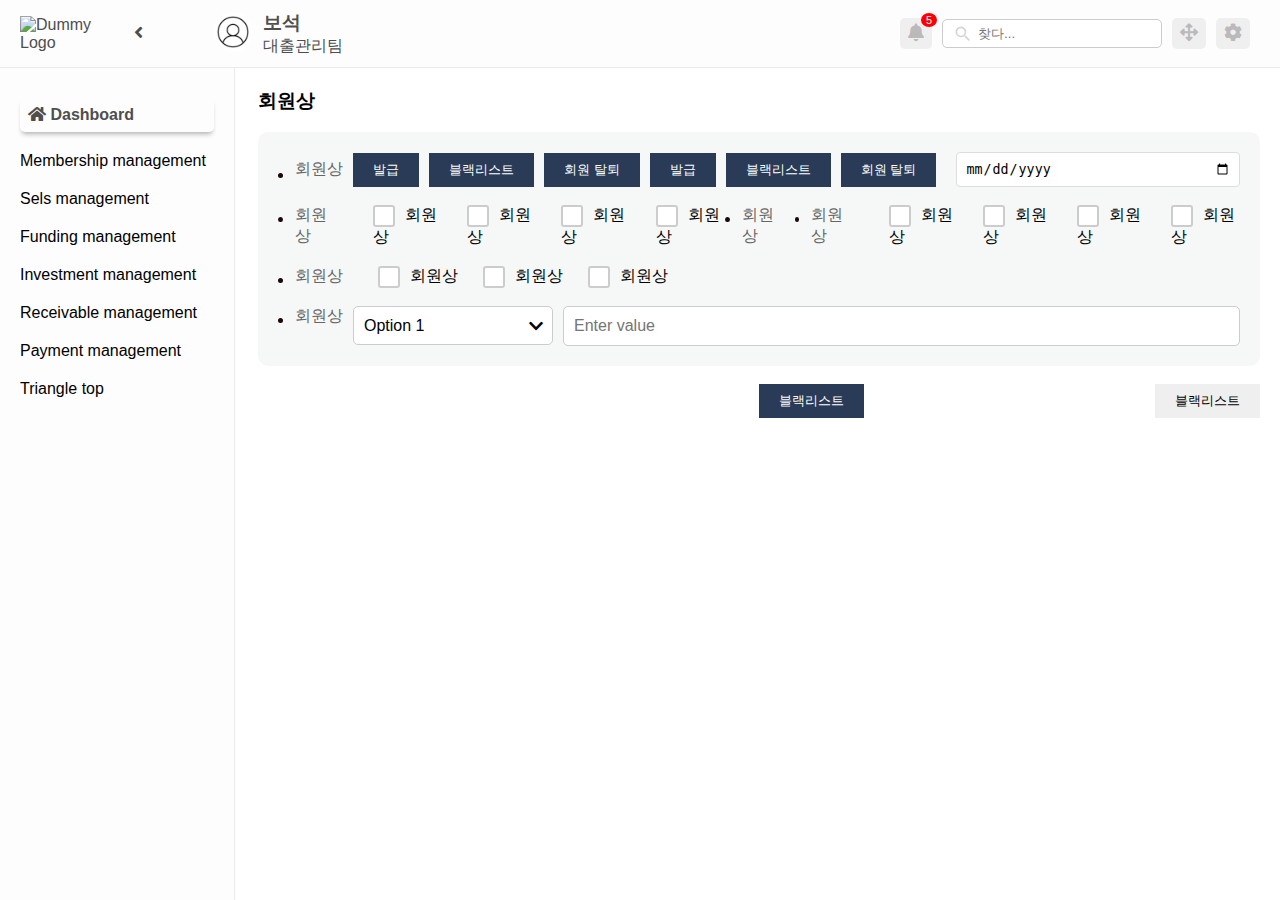
==== index.html @ 453d97a6 "dashboard category portion done" ====
<!DOCTYPE html>
<html lang="en">
<head>
    <meta charset="UTF-8">
    <meta name="viewport" content="width=device-width, initial-scale=1.0">
    <title>Admin Dashboard</title>
    <link rel="stylesheet" href="https://cdnjs.cloudflare.com/ajax/libs/font-awesome/5.15.4/css/all.min.css">

    <link rel="stylesheet" href="styles.css">
    <link rel="stylesheet" href="modal.css">
    <link rel="stylesheet" href="responsive_styles.css">
</head>
<body>
    <header>
        <div class="logo-container">
            <div class="logo">
                <img width="100%" src="https://fiscusgrow.com/wp-content/uploads/2021/12/Untitled_design__4_-removebg-preview-1.png" alt="Dummy Logo" class="logo-img">
            </div>
            <button class="collapse-button" id="collapseButton"><i class="fas fa-angle-left"></i></button>
            
        </div>
        <div class="header-options-right">
            <div class="profile-left-portions">
                <div class="header-profile-picture">
                    <img src="[data-uri]" alt="Profile Picture" class="profile-picture">
                </div>
                <div class="header-profile-name">
                    <h3>보석</h3>
                    <p>대출관리팀</p>
                </div>
            </div>
            <div class="searching-right-portions">
                <div class="header-notifications">
                    <button class="header-button-icons"><i class="fas fa-bell"></i></button>
                    <span class="notification-badge">5</span>
                </div>
                <div class="header-searching">
                    <input type="text" class="search-box" placeholder="찾다...">                    

                </div>
                <div class="header-screen-resize">
                    <button class="header-button-icons"><i  class="fas fa-arrows-alt" id="resizeIcon"></i></button>
                </div>
                <div class="header-settings">
                    <button class="header-button-icons" class="openSettingModalBtn" onclick="openSettingModalBtn()"><i class="fas fa-cog"></i></button>
                </div>
              
            </div>
            
        </div>
        
        <div class="header-responsive">
            <button class="responsive-icon header-responsive-button-icons" id="responsiveIcon"><i class="fas fa-bars"></i></button>
        </div>
    </header>
    
    <div class="left-menu">        
        <ul>
            <li class="active"><a href="index.html"><i class="fas fa-home"></i> Dashboard</a></li>
            <li><a href="#" class="openSettingModalBtn" onclick="openSettingModalBtn()">Membership management</a></li>
            <li><a href="#">Sels management</a></li>
            <li><a href="#">Funding management</a></li>
            <li><a href="#">Investment management</a></li>
            <li><a href="#">Receivable management</a></li>
            <li><a href="#">Payment management</a></li>
            <li><a href="#">Triangle top</a></li>
            <!-- Add more menu items as needed -->
        </ul>
    </div>
    
    
    <main>
        <!-- Right portion content goes here -->
        <div class="right-content">
            <!-- Add Main content here -->
            <h3>회원상</h3><br/>
            <div class="category-lists">
                <div class="first-row">
                    <div class="point"></div>
                       <p style="margin-right:10px;"> 회원상</p>
                        <button class="active"> 발급</button>
                        <button class="active">블랙리스트</button>
                        <button class="active">회원 탈퇴</button>
                        <button class="active"> 발급</button>
                        <button class="active">블랙리스트</button>
                        <button class="active">회원 탈퇴</button>
                        <div class="date-input-container">
                            <input type="date" class="date-input" placeholder="Select Date">
                        </div>
                </div>
                
                <br/>
                <div style="display: flex; justify-content:space-between;">
                    <div class="checkbox-row">
                        <div class="point"></div>
                        <p style="margin-right:10px;"> 회원상</p>
                        <div>
                            <input type="checkbox" id="entity">
                            <label for="entity">회원상</label>
                        </div>
                        <div>
                            <input type="checkbox" id="PC">
                            <label for="PC">회원상</label>
                        </div>
                        <div>
                            <input type="checkbox" id="web">
                            <label for="web">회원상</label>
                        </div>
                        <div>
                            <input type="checkbox" id="mobile">
                            <label for="mobile">회원상</label>
                        </div>
                    </div>
                
                    <div class="checkbox-row">
                        <div class="point"></div>
                        <p style="margin-right:10px;"> 회원상</p>
                        <div class="point"></div>
                        <p style="margin-right:10px;"> 회원상</p>
                        <div>
                            <input type="checkbox" id="entity-right">
                            <label for="entity-right">회원상</label>
                        </div>
                        <div>
                            <input type="checkbox" id="PC-right">
                            <label for="PC-right">회원상</label>
                        </div>
                        <div>
                            <input type="checkbox" id="web-right">
                            <label for="web-right">회원상</label>
                        </div>
                        <div>
                            <input type="checkbox" id="mobile-right">
                            <label for="mobile-right">회원상</label>
                        </div>
                    </div>
                </div>
                

            <br/>
                <div class="checkbox-row">
                    <div class="point"></div>
                    <p style="margin-right:10px;"> 회원상</p>
                    <div>
                        <input type="checkbox" id="entity-third">
                        <label for="entity-third">회원상</label>
                    </div>
                    <div>
                        <input type="checkbox" id="PC-third">
                        <label for="PC-third">회원상</label>
                    </div>
                    <div>
                        <input type="checkbox" id="web-third">
                        <label for="web-third">회원상</label>
                    </div>
                </div>
            

                <br/>
                <div class="search-row">
                    <div class="point"></div>
                    <p style="margin-right:10px;">회원상</p>
                    <div class="combo-box">
                        <select>
                            <option value="option1">Option 1</option>
                            <option value="option2">Option 2</option>
                            <option value="option3">Option 3</option>
                            <option value="option4">Option 4</option>
                        </select>
                        <i class="fa fa-chevron-down" aria-hidden="true"></i> <!-- Font Awesome dropdown icon -->
                    </div>
                    <input type="text" placeholder="Enter value" class="full-cover-input">
                </div>
            </div>
            <br/>
            <div class="find-portion" style="display: flex; justify-content:space-between;">
                <button class="active">블랙리스트</button>
            
                <button>블랙리스트</button>
            </div>





            </div>
            
            <!-- End main content content here -->
            
         

            <!-- The Modal -->
            <div id="mySettingModal" class="modal">

            <!-- Modal content -->
            <div class="modal-content">
                <div class="modal-header">
                
                  <div class="button-modal-percentage">
                    <button id="percentage-btn" class="percentage-btn" onclick="togglePercentage()">50%</button>
                  </div>
                  <div class="button-modal-range">
                  <input id="progress-input" type="range" min="0" max="100" value="50" step="1" onchange="updateProgress(this.value)" />
                  </div>
                  <div class="button-modal-close">
                        <span class="close">&times;</span>
                    </div>
                </div>
                <div class="modal-body">
                        <div class="tab-header">
                            <h3>회원상</h3>
                            <hr style="border: 1px solid #8888883d;"/>
                            <br/>
                            <div style="margin-left:5px;">
                                <button class="tab-btn active" onclick="openTab(event, 'Tab1')" id="defaultOpen">기본 정보 관리</button>
                                <button class="tab-btn" onclick="openTab(event, 'Tab2')">투자 유형 관리</button>
                                <button class="tab-btn" onclick="openTab(event, 'Tab3')">입출금 내역 확인</button>
                                <button class="tab-btn" onclick="openTab(event, 'Tab4')">입출금 내역 확인</button>
                                <button class="tab-btn" onclick="openTab(event, 'Tab5')">입출금 내역 확인</button>
                                <button class="tab-btn" onclick="openTab(event, 'Tab6')">입출금 내역 확인</button>
                                <button class="tab-btn" onclick="openTab(event, 'Tab7')">입출금 내역 확인</button>
                                <button class="tab-btn" onclick="openTab(event, 'Tab8')">입출금 내역 확인</button>
                                <button class="tab-btn" onclick="openTab(event, 'Tab9')">입출금 내역 확인</button>
                            </div>
                        </div>

                       
                        <div id="Tab1" class="tabcontent" style="display:block;">
                            <div class="tab-titles">
                                <div class="tab-title-left">
                                   <h3> Left menu here</h3>
                                </div>
                                <div class="tab-title-right">
                                    <button class="tab-title-btn active">임시비밀번호 발급</button>
                                    <button class="tab-title-btn active">블랙리스트 등록</button>
                                    <button class="tab-title-btn active">회원 탈퇴</button>
                                </div>
                            </div><br/>
                            <table>
                                <tr>
                                    <th  colspan="2">Attribute</th>
                                    <td>Value</td>
                                </tr>
                                <tr>
                                    <th rowspan="2">Attribute</th>
                                    <th>Attribute</th>
                                    <td>Value</td>
                                </tr>
                                <tr>
                                    <th>Attribute</th>
                                    <td>Value</td>
                                </tr>

                                <tr>
                                    <th rowspan="2">Attribute</th>
                                    <th>Attribute</th>
                                    <td>Value</td>
                                </tr>
                                <tr>
                                    <th>Attribute</th>
                                    <td>Value</td>
                                </tr>
                                <tr>
                                    <th  colspan="2">Attribute</th>
                                    <td>Value</td>
                                </tr>
                                <tr>
                                    <th  colspan="2">Attribute</th>
                                    <td>Value</td>
                                </tr>
                               
                                <!-- Add more rows for additional profile details -->
                            </table>
                        </div>

                        <div id="Tab2" class="tabcontent">
                          <h3>Tab 2 Content</h3>
                        </div>
                        <div id="Tab3" class="tabcontent">
                         <h3>Tab 3 Content</h3>
                        </div>
                        <div id="Tab4" class="tabcontent">
                         <h3>Tab 4 Content</h3>
                        </div>
                        <div id="Tab5" class="tabcontent">
                          <h3>Tab 5 Content</h3>
                        </div>
                        <div id="Tab6" class="tabcontent">
                          <h3>Tab 6 Content</h3>
                        </div>
                        <div id="Tab7" class="tabcontent">
                          <h3>Tab 7 Content</h3>
                        </div>
                        <div id="Tab8" class="tabcontent">
                          <h3>Tab 8 Content</h3>
                        </div>
                        <div id="Tab9" class="tabcontent">
                          <h3>Tab 9 Content</h3>
                        </div>
                </div>
            </div>

            </div>






        </div>
    </main>
    <script src="script.js"></script>
   
    
</body>
</html>
---- styles.css ----
/* Reset some default styles */
* {
    margin: 0;
    padding: 0;
    box-sizing: border-box;
}

body {
    font-family: Arial, sans-serif;
}


header {
    background-color: #fdfdfd;
    color: #4e4e4e;
    padding: 10px 20px;
    display: flex;
    justify-content: space-between;
    align-items: center;
    border-bottom:1px solid #c6bfbf4a;

 
}

.logo-container {
    display: flex;
    align-items: center;
    width: 170px;
}

.logo {
    flex: 1; /* Logo takes remaining space */
  
}

.collapse-button {
    background: none;
    border: none;
    color: #4e4e4e;
    font-size: 18px;
    margin-left: 10px; /* Adjust margin as needed */
    transition: transform 0.3s ease;
    cursor: pointer;
}

.collapse-button.collapsed i {
    transform: rotate(180deg); /* Rotate the arrow icon when the button is collapsed */
    cursor: pointer;
}

.left-menu {
    background-color: #fdfdfd;
    width: 235px;
    height: 100vh;
    position: fixed;
    transition: all 0.3s ease;
    border-right:1px solid #c6bfbf4a;
}
.left-menu.collapsed {
    transform: translateX(-100%); /* Hide the menu by shifting it left */
}

.left-menu ul {
    list-style-type: none;
    padding: 20px;
}

.left-menu ul li {
    padding: 10px 0;
    cursor: pointer;
}
.left-menu li a {
    text-decoration: none;
    color: black;
    display: block; /* Make the anchor tag a block element */
    border-radius: 5px; /* Rounded corners */
    width: 100%; /* Make the anchor tag occupy full width */
}



.left-menu li.active a {
    color: #4e4e4e; /* Change color for active menu item */
    font-weight: bold; /* Bold font for active menu item */
    padding: 8px; /* Add padding */   
    border-radius: 5px; /* Rounded corners */
    box-shadow: 0 4px 5px -2px rgba(0, 0, 0, 0.3); /* Add bottom box shadow for active menu item */
}

.right-content {
  padding: 20px;
  margin-left: 238px;
  width: calc(100% - 238px);
  transition: margin-left 0.3s ease, width 0.3s ease;
}

.left-menu.collapsed + main .right-content {
    margin-left: 0; /* Reset margin when left menu is collapsed */
    width: calc(100% - 20px); /* Adjust width to occupy full width when left menu is collapsed */
}


.right-content h2 {
    color: #333;
}

.right-content p {
    color: #666;
}


.profile-picture{
    height:40px;
    border-radius: 50%;
}


.header-options-right {
    width: 100%;
    margin-left:50px;
    display: flex;
    align-items: center;
    justify-content: space-between; /* Add this line */
}

.profile-left-portions, .searching-right-portions {
    display: flex;
    align-items: center;
}

.header-profile-picture {
    margin-right: 10px;
}

.header-profile-name {
    margin-right: 20px;
}

.header-button-icons {
    padding: 5px 8px 5px 8px;  /* Adjust padding as needed */
    color: #655f5f66; /* Text color */
    font-size:18px;
    border: none; /* Remove default border */
    border-radius: 5px; /* Rounded corners */
    cursor: pointer; /* Cursor style */
  }
  .header-responsive-button-icons {
    padding: 5px 8px 5px 8px;  /* Adjust padding as needed */
    font-size: 19px;
    margin-top: 6px;
    color: #655f5fab; /* Text color */
    border: none; /* Remove default border */
    border-radius: 5px; /* Rounded corners */
    cursor: pointer; /* Cursor style */
  }
.header-notifications, .header-searching, .header-screen-resize, .header-settings {
    position: relative;
    margin-right: 10px;
}

.notification-badge {
    position: absolute;
    top: -5px; /* Adjust top position */
    right: -5px; /* Adjust right position */
    padding: 1px 5px 1px 5px;
    color: #fff;
    background: red;
    border-radius: 50%;
    font-weight: 400;
    font-size: 11px;
    
  }




.profile-image {
    width: 40px;
    height: 40px;
    border-radius: 50%;
}

.responsive-icon {
    display: none; /* Hide the responsive icon on tablets and smaller devices */
}



  /* CSS to style the icon inside the button */
  .search-box {
    padding: 6px; /* Add padding as needed */
    border: 1px solid #ccc; /* Add border for the search box */
    border-radius: 5px; /* Rounded corners */
    box-sizing: border-box; /* Ensure padding and border are included in the width */
    background-image: url('data:image/svg+xml;utf8,<svg xmlns="http://www.w3.org/2000/svg" viewBox="0 0 24 24" fill="%2390818159"><path d="M15.5 14h-.79l-.28-.27a6.5 6.5 0 0 0 1.48-5.34c-.47-2.78-2.79-5-5.59-5.34a6.505 6.505 0 0 0-7.27 7.27c.34 2.8 2.56 5.12 5.34 5.59a6.5 6.5 0 0 0 5.34-1.48l.27.28v.79l4.25 4.25c.41.41 1.08.41 1.49 0 .41-.41.41-1.08 0-1.49L15.5 14zm-6 0C7.01 14 5 11.99 5 9.5S7.01 5 9.5 5 14 7.01 14 9.5 11.99 14 9.5 14z"/></svg>');
    background-size: 20px; /* Set size of the background image */
    background-repeat: no-repeat; /* Prevent the image from repeating */
    background-position: 10px center; /* Position the image */
    padding-left: 35px; /* Adjust padding to accommodate the icon */
    transition: border-color 0.3s; /* Add transition effect for border color */
}

.search-box:focus-visible {
    outline: none; /* Remove default focus outline */
    border: 1px solid #90818159; /* Add border color on focus-visible */
    box-shadow: 0 0 0 3px rgba(144, 129, 129, 0.35); /* Add custom focus shadow */
}

/* Styles for tabs */
.tabcontent {
    display: none;
    padding: 10px;
    border: 1px solid #8888883d;
    border-top: none;
  }

  /* Style the buttons */
  .tab-btn {
    background-color: #f1f1f1;
    border: none;
    color: #000;
    padding: 10px 20px;
    cursor: pointer;
    transition: 0.3s;
    margin-left: -5px;
  }
  .tab-title-btn{
    background-color: #f1f1f1;
    border: none;
    color: #000;
    padding: 10px 20px;
    cursor: pointer;
    transition: 0.3s;
  }
  .tab-header{
    padding:10px 0px 0px 10px;
}
.tab-titles{
    display: flex;
    justify-content: space-between;
}


  /* Change background color of buttons on hover */
  .tab-btn:hover {
    background-color: #ddd;
  }

  /* Style the active button */
  .modal-body .active {
    background-color: #293b56; /* Background color for active tab */
    color:#fdfdfd;
  }

  

  table {
    width: 100%;
    border-collapse: collapse;
    margin-bottom: 20px;
  }
  
th, td {
    padding: 11px;
    text-align: left;
    border: 2px solid #fefefe;
}
  
  th {
    background-color: #f2f2f2;
  } 
  tr td{
    border:2px solid #dddddd63;
    width:75%;
  }


  .category-lists{
    background: #f6f8f7;
    padding:20px;
    border-radius: 10px;
  }

  /* Adjustments for the .first-row */
.first-row {
  display: flex;
  align-items: center; /* Align items vertically */
}

/* Style for the buttons */
.first-row .active {
  background-color: #293b56;
  color: #fdfdfd;
  border: none;
  padding: 8px 20px;
  cursor: pointer;
  transition: 0.3s;
  margin-right: 10px;
}
/* Common styles */
.find-portion {
  display: flex;
  justify-content: flex-end; /* Align buttons to the right */
}

.find-portion .active {
  background-color: #293b56;
  color: #fdfdfd;
  
}
button{
  border: none;
  padding: 8px 20px;
  cursor: pointer;
  transition: 0.3s;
}



  .checkbox-row{display: flex;justify-content: flex-start;}
  .checkbox-row .active {
    background-color: #293b56; /* Background color for active tab */
    color:#fdfdfd;
    border: none;
    padding: 8px 20px;
    cursor: pointer;
    transition: 0.3s;
    margin-right:10px;
  }

  .search-row{display: flex;justify-content: center;}
  .search-row .active {
    background-color: #293b56; /* Background color for active tab */
    color:#fdfdfd;
    border: none;
    padding: 8px 20px;
    cursor: pointer;
    transition: 0.3s;
    margin-right:10px;
  }

  .full-cover-input {
    flex: 1; /* Take up remaining space */
    margin-left: 10px; /* Add some space between the combo box and the input */
    padding: 10px; /* Add padding for styling */
    border: 1px solid #ccc;
    border-radius: 5px;
    font-size: 16px;
    box-sizing: border-box; /* Include padding and border in width calculation */
}

  /* Style for the date input container */
.date-input-container {
  flex: 1; /* Take up remaining space */
  display: flex;
  align-items: center; /* Align items vertically */
  margin-left: 10px; /* Add margin between the buttons and the input */
}

/* Style for the date input */
.date-input {
  width: 100%; /* Occupy all available width */
  padding: 8px;
  border: 1px solid #ddd;
  border-radius: 4px;
  box-sizing: border-box;
}
  
  .date-input:focus {
    outline: none;
  }
  
  .fa-calendar-alt {
    position: absolute;
    top: 50%;
    right: 10px; /* Adjust right positioning as needed */
    transform: translateY(-50%);
    color: #aaa; /* Adjust icon color as needed */
    pointer-events: none; /* Ensure the icon doesn't interfere with input focus */
  }
  
  .point {
    width: 5px;
    height: 5px;
    margin-top:12px;
    margin-right:12px;
    background-color: rgb(27, 8, 8);
    border-radius: 50%; /* Makes the div round */
  }
  

  /* Hide the default checkbox */
input[type="checkbox"] {
    display: none;
  }
  
  /* Style the custom checkbox */
  input[type="checkbox"] + label {
    display: inline-block;
    cursor: pointer;
    padding-left: 25px; /* Space for the custom checkbox */
  }
  
  /* Style the custom checkbox appearance */
  input[type="checkbox"] + label:before {
    content: "";
    display: inline-block;
    width: 18px;
    height: 18px;
    border: 2px solid #ccc;
    background-color: white;
    border-radius: 3px;
    margin-right: 10px;
    vertical-align: middle;
  }
  
  /* Style the custom checkbox when checked */
  input[type="checkbox"]:checked + label:before {
    background-color: #293b56; /* Change color when checked */
  }
  
  /* Style the checkmark */
  input[type="checkbox"] + label:before {
    content: "\2713"; /* Unicode checkmark character */
    font-size: 14px;
    color: white; /* Color of checkmark */
    line-height: 18px;
    text-align: center;
  }

  /* Style for combo box container */
/* Style for combo box container */
.combo-box {
  position: relative; /* Ensure proper positioning of the icon */
  display: inline-block;
}

/* Style for select dropdown */
.combo-box select {
  width: 200px; /* Adjust width as needed */
  padding: 10px;
  border: 1px solid #ccc;
  border-radius: 5px;
  background-color: #fff;
  font-size: 16px;
  cursor: pointer;
  appearance: none; /* Remove default dropdown arrow */
}

/* Style for dropdown icon */
.combo-box i {
  position: absolute;
  top: 50%;
  right: 10px;
  transform: translateY(-50%);
  pointer-events: none; /* Ensure the icon does not interfere with select */
}
---- modal.css ----
/* Style the modal */
 .modal {
    display: none; /* Hidden by default */
    position: fixed; /* Stay in place */
    z-index: 1; /* Sit on top */
    left: 13%;
    top: 64px;
    width: 100%; /* Full width */
    height: 100%; /* Full height */
    overflow: auto; /* Enable scroll if needed */
  }

  /* Modal content */
  .modal-content {  
    position: relative;
    background-color: #fefefe;
   
    /* padding: 20px; */
    border: 1px solid #8888883d;
    width: 86%;
}


  /* Modal header */
  .modal-header {
    display: flex;
    justify-content: space-between;
    background-color: #524d52; /* Set the header background color */
    color: #fff; /* Set the text color */
    padding: 10px; /* Add some padding */
  }

  /* Close button */
  .close {
    color: #aaa;
    float: right;
    font-weight: bold;
  }

  .close:hover,
  .close:focus {
    color: #ffffff;
    text-decoration: none;
    cursor: pointer;
  }


 
  
  .button-modal-percentage {
    display: flex;
    align-items: center;
  }
  
  .percentage-btn {
    position: relative;
    padding: 7px 25px;
    font-size: 12px;
    font-weight: 500;
    background-color: #e6e6e6;
    font-family: system-ui;
    color: #312e2e;
    border: none;
    border-radius: 5px;
    cursor: pointer;
    transition: background-color 0.3s ease;
}
  
  .percentage-btn:hover {
    background-color: #e6e6e6;
  }
  
  .percentage-btn:before {
    content: "-";
    position: absolute;
    left: 5px;
    font-weight: 500;
    font-size: 17px;
    margin-top: -5px;
}
  
  .percentage-btn:after {
    content: "+";
    position: absolute;
    right: 5px;
    font-weight: 500;
    font-size: 17px;
    margin-top: -5px;
  }
---- responsive_styles.css ----
/* Adjustments for tablets */
@media only screen and (max-width: 768px) {
   
    header {
        padding: 10px; /* Adjust padding for smaller screens */
    }

    .logo-container {
        margin-right: auto; /* Push the logo container to the left */
    }

    .header-options-right {
        margin-left: auto; /* Push the right options to the right */
    }

    .left-menu {
        width: 180px; /* Decrease the width of the left menu */
    }

    .right-content {
        margin-left: 180px; /* Adjust margin to account for the width of the left menu */
        width: calc(100% - 180px); /* Set width to occupy full width initially */
    }

    .left-menu.collapsed + main .right-content {
        margin-left: 0; /* Reset margin when left menu is collapsed */
        width: calc(100% - 20px); /* Adjust width to occupy full width when left menu is collapsed */
    }

    .find-portion {
        flex-direction: column; /* Stack buttons vertically */
        align-items: stretch; /* Stretch buttons to full width */
      }
    
}

/* Adjustments for mobile devices */
@media only screen and (max-width: 576px) {
 
    .responsive-icon {
        display: block; /* Show the responsive icon on mobile devices */
    }

    .header-options-left,
    .header-options-right {
        display: none; /* Hide the options on mobile devices */
    }

    header {
        align-items: flex-start; /* Align items to the start of the container */
        justify-content: space-between; 
    }

    .logo-container {
        margin-right: 0; /* Reset margin */
        margin-bottom: 10px; /* Add some spacing between logo and options */
    }

    .header-options-left,
    .header-options-right {
        margin-left: 0; /* Reset margin */
    }

    .left-menu {
        width: 100%; /* Make the left menu occupy full width */
    }

    .left-menu.collapsed + main .right-content {
        margin-left: 0; /* Reset margin when left menu is collapsed */
        width: 100%; /* Adjust width to occupy full width when left menu is collapsed */
    }

    .right-content {
        margin-left: 0; /* Reset margin */
        width: 100%; /* Make the right content occupy full width */
    }

    
}

@media screen and (max-width: 600px) {
    table {
      width: 100%;
      display: block;
      overflow-x: auto;
    }
  
    th, td {
      width: auto;
      white-space: nowrap;
    }
  
    th:nth-child(1), td:nth-child(1) {
      min-width: 100px; /* Minimum width for first column */
    }
    
    th:nth-child(2), td:nth-child(2) {
      min-width: 150px; /* Minimum width for second column */
    }
  
    /* Define minimum width for other columns as needed */
    .checkbox-row {
        flex-direction: column;
        align-items: flex-start;
    }
  
    .checkbox-row > div {
        margin-bottom: 10px;
    }
  
    .search-row {
      flex-direction: column;
      align-items: stretch;
  }
  
  .search-row .combo-box,
  .search-row .full-cover-input {
      width: 100%;
      max-width: none;
      margin-right: 0;
      margin-top: 10px;
  }

  /* Adjustments for the .first-row */
  .first-row {
    flex-direction: column; /* Stack items vertically */
    align-items: stretch; /* Stretch items to full width */
  }

  /* Style for the buttons */
  .first-row .active,
  .checkbox-row .active,
  .search-row .active,
  .full-cover-input,
  .date-input,
  .combo-box select {
    width: 100%; /* Occupy full width */
    margin: 5px 0; /* Add margin for spacing */
  }

  /* Style for the date input container */
  .date-input-container {
    flex-direction: column; /* Stack items vertically */
    align-items: stretch; /* Stretch items to full width */
  }
    
  }


  /* Media query for desktop */
@media only screen and (min-width: 768px) {
    .find-portion {
      margin-left: auto; /* Push buttons to the right */
      width: 50%; /* Half of the screen width */
    }
  }
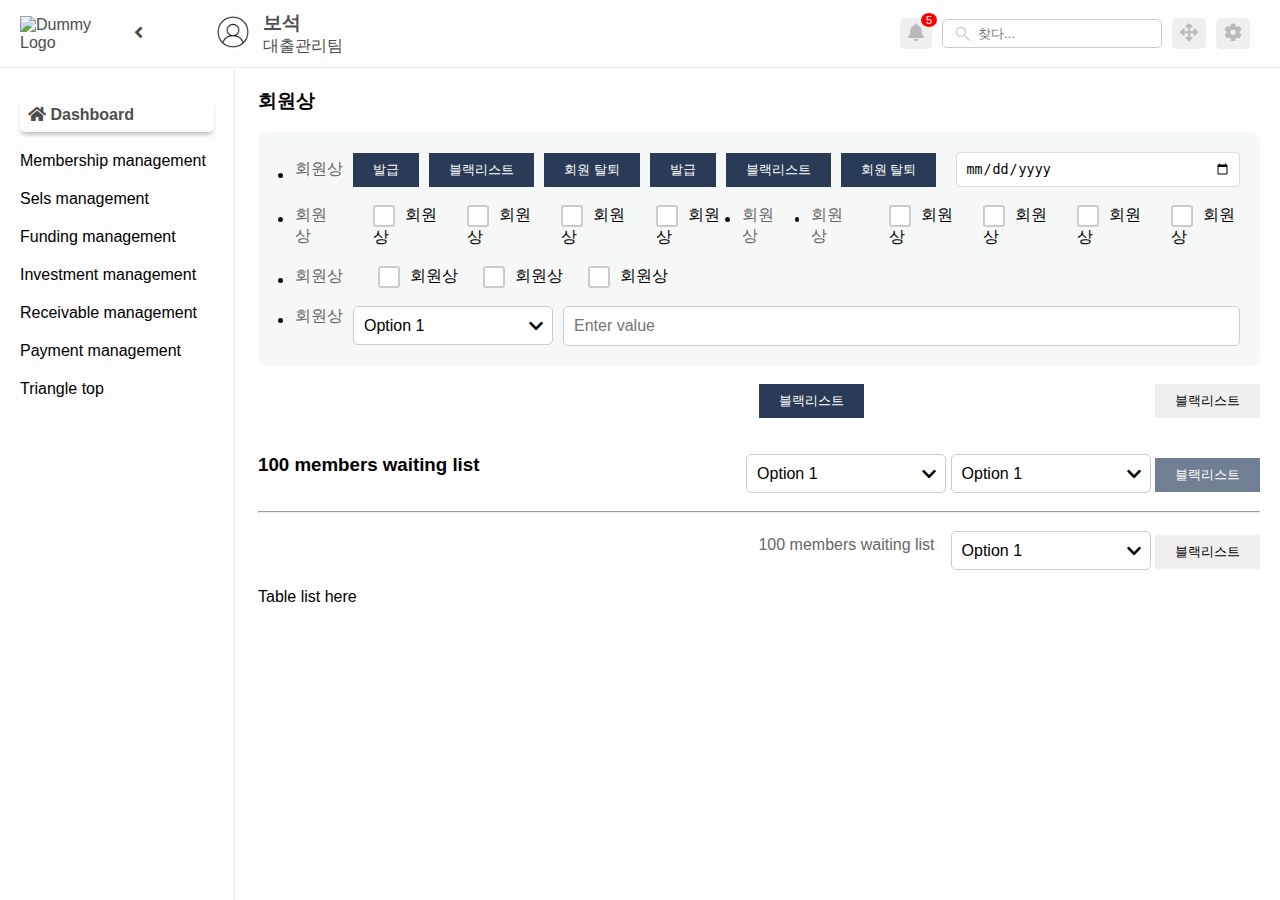
==== commit 143b7bf1: "added new design 2 portion" ====
--- a/index.html
+++ b/index.html
@@ -177,8 +177,59 @@
                 <button class="active">블랙리스트</button>
             
                 <button>블랙리스트</button>
-            </div>
-
+            </div><br/><br/>
+
+            <div class="find-download">
+                <h3>100 members waiting list</h3>
+            
+                <div>
+                    <div class="combo-box">
+                        <select>
+                            <option value="option1">Option 1</option>
+                            <option value="option2">Option 2</option>
+                            <option value="option3">Option 3</option>
+                            <option value="option4">Option 4</option>
+                        </select>
+                        <i class="fa fa-chevron-down" aria-hidden="true"></i> <!-- Font Awesome dropdown icon -->
+                    </div>
+                    <div class="combo-box">
+                        <select>
+                            <option value="option1">Option 1</option>
+                            <option value="option2">Option 2</option>
+                            <option value="option3">Option 3</option>
+                            <option value="option4">Option 4</option>
+                        </select>
+                        <i class="fa fa-chevron-down" aria-hidden="true"></i> <!-- Font Awesome dropdown icon -->
+                    </div>
+                    <button class="find-download-button">블랙리스트</button>
+                </div>
+            </div><br/>
+            <hr/>
+            <br/>
+
+            <!-------Action Section------>
+            <div class="action-download">
+                <p class="action-text">100 members waiting list</p>
+            
+                <div>
+                  
+                    <div class="combo-box">
+                        <select>
+                            <option value="option1">Option 1</option>
+                            <option value="option2">Option 2</option>
+                            <option value="option3">Option 3</option>
+                            <option value="option4">Option 4</option>
+                        </select>
+                        <i class="fa fa-chevron-down" aria-hidden="true"></i> <!-- Font Awesome dropdown icon -->
+                    </div>
+                    <button class="active">블랙리스트</button>
+                </div>
+            </div><br/>
+
+              <!-------Withdrawn Members Section------>
+              <div class="withdraw-members">
+                Table list here
+             </div><br/>
 
 
 
--- a/styles.css
+++ b/styles.css
@@ -308,6 +308,19 @@
   color: #fdfdfd;
   
 }
+.find-download{
+  display: flex;
+  justify-content:space-between;
+}
+.find-download-button {
+  background-color: #717f94;
+  color: #fdfdfd;
+}
+.action-download{
+  display: flex;
+  justify-content:flex-end;
+}
+.action-text{ padding:5px 16px;}
 button{
   border: none;
   padding: 8px 20px;
--- a/responsive_styles.css
+++ b/responsive_styles.css
@@ -155,6 +155,8 @@
     }
   }
   
+
+
   
 
 
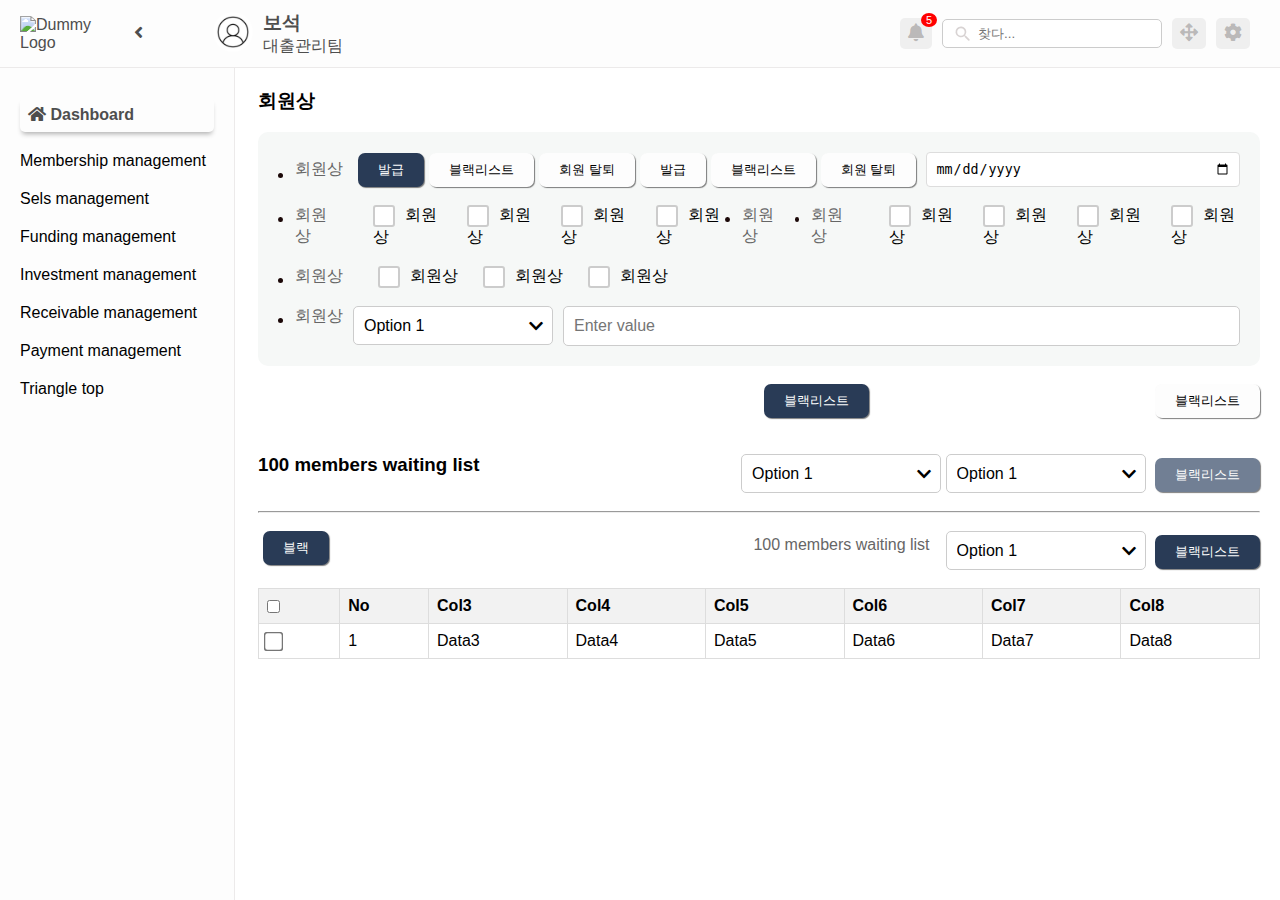
==== commit 63cf18b5: "added design category" ====
--- a/index.html
+++ b/index.html
@@ -78,12 +78,12 @@
                 <div class="first-row">
                     <div class="point"></div>
                        <p style="margin-right:10px;"> 회원상</p>
-                        <button class="active"> 발급</button>
-                        <button class="active">블랙리스트</button>
-                        <button class="active">회원 탈퇴</button>
-                        <button class="active"> 발급</button>
-                        <button class="active">블랙리스트</button>
-                        <button class="active">회원 탈퇴</button>
+                        <button class="active button-radius"> 발급</button>
+                        <button class="button-radius">블랙리스트</button>
+                        <button class="button-radius">회원 탈퇴</button>
+                        <button class="button-radius"> 발급</button>
+                        <button class="button-radius">블랙리스트</button>
+                        <button class="button-radius">회원 탈퇴</button>
                         <div class="date-input-container">
                             <input type="date" class="date-input" placeholder="Select Date">
                         </div>
@@ -174,9 +174,9 @@
             </div>
             <br/>
             <div class="find-portion" style="display: flex; justify-content:space-between;">
-                <button class="active">블랙리스트</button>
-            
-                <button>블랙리스트</button>
+                <button class="active button-radius">블랙리스트</button>
+            
+                <button class="button-radius">블랙리스트</button>
             </div><br/><br/>
 
             <div class="find-download">
@@ -201,7 +201,7 @@
                         </select>
                         <i class="fa fa-chevron-down" aria-hidden="true"></i> <!-- Font Awesome dropdown icon -->
                     </div>
-                    <button class="find-download-button">블랙리스트</button>
+                    <button class="find-download-button button-radius">블랙리스트</button>
                 </div>
             </div><br/>
             <hr/>
@@ -209,27 +209,59 @@
 
             <!-------Action Section------>
             <div class="action-download">
-                <p class="action-text">100 members waiting list</p>
-            
                 <div>
-                  
-                    <div class="combo-box">
-                        <select>
-                            <option value="option1">Option 1</option>
-                            <option value="option2">Option 2</option>
-                            <option value="option3">Option 3</option>
-                            <option value="option4">Option 4</option>
-                        </select>
-                        <i class="fa fa-chevron-down" aria-hidden="true"></i> <!-- Font Awesome dropdown icon -->
-                    </div>
-                    <button class="active">블랙리스트</button>
-                </div>
-            </div><br/>
+                    <button class="active button-radius">블랙</button>
+                </div>
+                <div class="action-download-options">
+                    <p class="action-text">100 members waiting list</p>            
+                    <div>                  
+                        <div class="combo-box">
+                            <select>
+                                <option value="option1">Option 1</option>
+                                <option value="option2">Option 2</option>
+                                <option value="option3">Option 3</option>
+                                <option value="option4">Option 4</option>
+                            </select>
+                            <i class="fa fa-chevron-down" aria-hidden="true"></i> <!-- Font Awesome dropdown icon -->
+                        </div>
+                        <button class="active button-radius">블랙리스트</button>
+                </div>
+            </div>
+            </div>
+            <br/>
 
               <!-------Withdrawn Members Section------>
               <div class="withdraw-members">
-                Table list here
-             </div><br/>
+                <table>
+                    <thead>
+                        <tr>
+                            <th><input type="checkbox" style="display:block;" name="checkbox"></th>
+                            <th>No</th>
+                            <th>Col3</th>
+                            <th>Col4</th>
+                            <th>Col5</th>
+                            <th>Col6</th>
+                            <th>Col7</th>
+                            <th>Col8</th>
+                        </tr>
+                    </thead>
+                    <tbody>
+                        <tr>
+                            <td><input type="checkbox" style="display:block;" name="checkbox"></td>
+                            <td>1</td>
+                            <td>Data3</td>
+                            <td>Data4</td>
+                            <td>Data5</td>
+                            <td>Data6</td>
+                            <td>Data7</td>
+                            <td>Data8</td>
+                        </tr>
+                        
+                    </tbody>
+                </table>
+            </div>
+            
+             <br/>
 
 
 
--- a/styles.css
+++ b/styles.css
@@ -8,7 +8,19 @@
 body {
     font-family: Arial, sans-serif;
 }
-
+button{
+  border: none;
+  padding: 8px 20px;
+  cursor: pointer;
+  transition: 0.3s;
+}
+
+.button-radius{
+  margin-left: 5px;
+  box-shadow: 1px 1px 1px 0 rgba(0, 0, 0, 0.5);
+  background: #fdfdfd;
+  border-radius: 7px;
+}
 
 header {
     background-color: #fdfdfd;
@@ -254,25 +266,24 @@
 
   
 
-  table {
+  .tabcontent table {
     width: 100%;
     border-collapse: collapse;
     margin-bottom: 20px;
-  }
-  
-th, td {
+}
+.tabcontent th,
+.tabcontent td {
     padding: 11px;
     text-align: left;
     border: 2px solid #fefefe;
 }
-  
-  th {
+.tabcontent th {
     background-color: #f2f2f2;
-  } 
-  tr td{
-    border:2px solid #dddddd63;
-    width:75%;
-  }
+}
+.tabcontent tr td {
+    border: 2px solid #dddddd63;
+    width: 75%;
+}
 
 
   .category-lists{
@@ -286,6 +297,7 @@
   display: flex;
   align-items: center; /* Align items vertically */
 }
+
 
 /* Style for the buttons */
 .first-row .active {
@@ -295,7 +307,6 @@
   padding: 8px 20px;
   cursor: pointer;
   transition: 0.3s;
-  margin-right: 10px;
 }
 /* Common styles */
 .find-portion {
@@ -316,17 +327,21 @@
   background-color: #717f94;
   color: #fdfdfd;
 }
+.action-download-options{
+  display: flex;
+  justify-content:flex-end;
+}
 .action-download{
   display: flex;
-  justify-content:flex-end;
+  justify-content:space-between;
+}
+.action-download .active {
+  background-color: #293b56;
+  color: #fdfdfd;
+  
 }
 .action-text{ padding:5px 16px;}
-button{
-  border: none;
-  padding: 8px 20px;
-  cursor: pointer;
-  transition: 0.3s;
-}
+
 
 
 
@@ -469,4 +484,24 @@
   pointer-events: none; /* Ensure the icon does not interfere with select */
 }
 
+
+.withdraw-members table {
+  border-collapse: collapse;
+  width: 100%;
+}
+.withdraw-members table th, .withdraw-members table td {
+  border: 1px solid #dddddd;
+  text-align: left;
+  padding: 8px;
+}
+.withdraw-members table th {
+  background-color: #f2f2f2;
+}
+.withdraw-members table tbody tr:nth-child(even) {
+  background-color: #f2f2f2;
+}
+.withdraw-members table tbody tr td input[type="checkbox"] {
+  transform: scale(1.5);
+  margin-right: 5px;
+}
   --- a/responsive_styles.css
+++ b/responsive_styles.css
@@ -79,22 +79,22 @@
 }
 
 @media screen and (max-width: 600px) {
-    table {
+    .tabcontent table {
       width: 100%;
       display: block;
       overflow-x: auto;
     }
   
-    th, td {
+    .tabcontent th, td {
       width: auto;
       white-space: nowrap;
     }
   
-    th:nth-child(1), td:nth-child(1) {
+    .tabcontent th:nth-child(1), td:nth-child(1) {
       min-width: 100px; /* Minimum width for first column */
     }
     
-    th:nth-child(2), td:nth-child(2) {
+    .tabcontent th:nth-child(2), td:nth-child(2) {
       min-width: 150px; /* Minimum width for second column */
     }
   
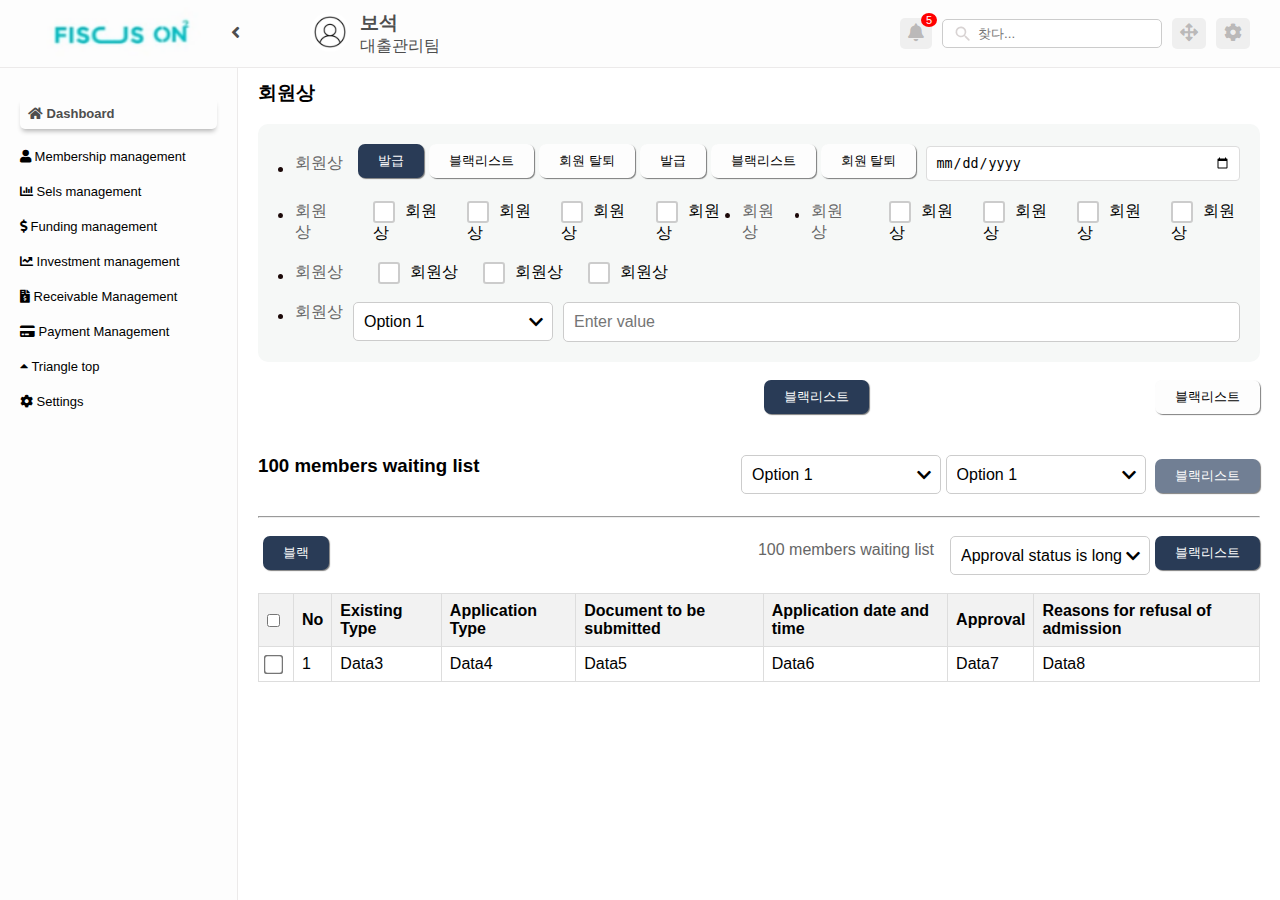
==== commit 59c2b3ed: "logo added" ====
--- a/index.html
+++ b/index.html
@@ -14,7 +14,7 @@
     <header>
         <div class="logo-container">
             <div class="logo">
-                <img width="100%" src="https://fiscusgrow.com/wp-content/uploads/2021/12/Untitled_design__4_-removebg-preview-1.png" alt="Dummy Logo" class="logo-img">
+                <img width="100%" src="images/logo.png" alt="Dummy Logo" class="logo-img">
             </div>
             <button class="collapse-button" id="collapseButton"><i class="fas fa-angle-left"></i></button>
             
@@ -57,13 +57,14 @@
     <div class="left-menu">        
         <ul>
             <li class="active"><a href="index.html"><i class="fas fa-home"></i> Dashboard</a></li>
-            <li><a href="#" class="openSettingModalBtn" onclick="openSettingModalBtn()">Membership management</a></li>
-            <li><a href="#">Sels management</a></li>
-            <li><a href="#">Funding management</a></li>
-            <li><a href="#">Investment management</a></li>
-            <li><a href="#">Receivable management</a></li>
-            <li><a href="#">Payment management</a></li>
-            <li><a href="#">Triangle top</a></li>
+            <li><a href="membership-management.html"><i class="fas fa-user"></i> Membership management</a></li>
+            <li><a href="#"><i class="fas fa-chart-bar"></i> Sels management</a></li>
+            <li><a href="#"><i class="fas fa-dollar-sign"></i> Funding management</a></li>
+            <li><a href="#"><i class="fas fa-chart-line"></i> Investment management</a></li>
+            <li><a href="#"><i class="fas fa-file-invoice-dollar"></i> Receivable Management</a></li>
+            <li><a href="#"><i class="fas fa-credit-card"></i> Payment Management</a></li>
+            <li><a href="#"><i class="fas fa-caret-up"></i> Triangle top</a></li>
+            <li><a href="#" class="openSettingModalBtn" onclick="openSettingModalBtn()"><i class="fas fa-cog"></i> Settings</a></li>
             <!-- Add more menu items as needed -->
         </ul>
     </div>
@@ -213,11 +214,10 @@
                     <button class="active button-radius">블랙</button>
                 </div>
                 <div class="action-download-options">
-                    <p class="action-text">100 members waiting list</p>            
-                    <div>                  
+                    <p class="action-text">100 members waiting list</p>                
                         <div class="combo-box">
                             <select>
-                                <option value="option1">Option 1</option>
+                                <option value="option1">Approval status is long</option>
                                 <option value="option2">Option 2</option>
                                 <option value="option3">Option 3</option>
                                 <option value="option4">Option 4</option>
@@ -227,43 +227,46 @@
                         <button class="active button-radius">블랙리스트</button>
                 </div>
             </div>
-            </div>
             <br/>
 
               <!-------Withdrawn Members Section------>
-              <div class="withdraw-members">
-                <table>
-                    <thead>
-                        <tr>
-                            <th><input type="checkbox" style="display:block;" name="checkbox"></th>
-                            <th>No</th>
-                            <th>Col3</th>
-                            <th>Col4</th>
-                            <th>Col5</th>
-                            <th>Col6</th>
-                            <th>Col7</th>
-                            <th>Col8</th>
-                        </tr>
-                    </thead>
-                    <tbody>
-                        <tr>
-                            <td><input type="checkbox" style="display:block;" name="checkbox"></td>
-                            <td>1</td>
-                            <td>Data3</td>
-                            <td>Data4</td>
-                            <td>Data5</td>
-                            <td>Data6</td>
-                            <td>Data7</td>
-                            <td>Data8</td>
-                        </tr>
-                        
-                    </tbody>
-                </table>
-            </div>
-            
+              <div class="table-container">
+                <div class="withdraw-members">
+                    <table>
+                        <thead>
+                            <tr>
+                                <th><input type="checkbox" style="display:block;" name="checkbox"></th>
+                                <th>No</th>
+                                <th>Existing Type</th>
+                                <th>Application Type</th>
+                                <th>Document to be submitted</th>
+                                <th>Application date and time</th>
+                                <th>Approval</th>
+                                <th>Reasons for refusal of admission</th>
+                            </tr>
+                        </thead>
+                        <tbody>
+                            <tr>
+                                <td><input type="checkbox" style="display:block;" name="checkbox"></td>
+                                <td>1</td>
+                                <td>Data3</td>
+                                <td>Data4</td>
+                                <td>Data5</td>
+                                <td>Data6</td>
+                                <td>Data7</td>
+                                <td>Data8</td>
+                            </tr>                        
+                        </tbody>
+                    </table>
+                </div>
+            </div>
              <br/>
 
-
+<style>
+  .table-container {
+            overflow-x: auto; /* Enable horizontal scrolling */
+        }
+</style>
 
 
             </div>
--- a/styles.css
+++ b/styles.css
@@ -1,102 +1,110 @@
 /* Reset some default styles */
 * {
-    margin: 0;
-    padding: 0;
-    box-sizing: border-box;
+  margin: 0;
+  padding: 0;
+  box-sizing: border-box;
 }
 
 body {
-    font-family: Arial, sans-serif;
-}
-button{
+  font-family: Arial, sans-serif;
+  margin-top: 60px;
+}
+
+button {
   border: none;
   padding: 8px 20px;
   cursor: pointer;
   transition: 0.3s;
 }
 
-.button-radius{
+.button-radius {
   margin-left: 5px;
+  margin-bottom: 5px;
   box-shadow: 1px 1px 1px 0 rgba(0, 0, 0, 0.5);
   background: #fdfdfd;
   border-radius: 7px;
 }
 
 header {
-    background-color: #fdfdfd;
-    color: #4e4e4e;
-    padding: 10px 20px;
-    display: flex;
-    justify-content: space-between;
-    align-items: center;
-    border-bottom:1px solid #c6bfbf4a;
-
- 
+  background-color: #fdfdfd;
+  color: #4e4e4e;
+  padding: 10px 20px;
+  display: flex;
+  justify-content: space-between;
+  align-items: center;
+  border-bottom: 1px solid #c6bfbf4a;
+  position: fixed;
+  top: 0;
+  left: 0;
+  right: 0;
+  z-index: 1000;
 }
 
 .logo-container {
-    display: flex;
-    align-items: center;
-    width: 170px;
+  display: flex;
+  align-items: center;
+  width: 313px;
+  height: 45px;
 }
 
 .logo {
-    flex: 1; /* Logo takes remaining space */
-  
+  flex: 1;
 }
 
 .collapse-button {
-    background: none;
-    border: none;
-    color: #4e4e4e;
-    font-size: 18px;
-    margin-left: 10px; /* Adjust margin as needed */
-    transition: transform 0.3s ease;
-    cursor: pointer;
+  background: none;
+  border: none;
+  color: #4e4e4e;
+  font-size: 18px;
+  margin-left: 10px;
+  transition: transform 0.3s ease;
+  cursor: pointer;
 }
 
 .collapse-button.collapsed i {
-    transform: rotate(180deg); /* Rotate the arrow icon when the button is collapsed */
-    cursor: pointer;
+  transform: rotate(180deg);
 }
 
 .left-menu {
-    background-color: #fdfdfd;
-    width: 235px;
-    height: 100vh;
-    position: fixed;
-    transition: all 0.3s ease;
-    border-right:1px solid #c6bfbf4a;
-}
+  margin-top: 8px;
+  background-color: #fdfdfd;
+  width: 238px;
+  height: 100vh;
+  position: fixed;
+  transition: all 0.3s ease;
+  border-right: 1px solid #c6bfbf4a;
+  z-index: 1000;
+  font-size:13px;
+}
+
 .left-menu.collapsed {
-    transform: translateX(-100%); /* Hide the menu by shifting it left */
+  transform: translateX(-100%);
 }
 
 .left-menu ul {
-    list-style-type: none;
-    padding: 20px;
+  list-style-type: none;
+  padding: 20px;
 }
 
 .left-menu ul li {
-    padding: 10px 0;
-    cursor: pointer;
-}
+  padding: 10px 0;
+  cursor: pointer;
+}
+
 .left-menu li a {
-    text-decoration: none;
-    color: black;
-    display: block; /* Make the anchor tag a block element */
-    border-radius: 5px; /* Rounded corners */
-    width: 100%; /* Make the anchor tag occupy full width */
-}
-
-
+  text-decoration: none;
+  color: black;
+  display: block;
+  border-radius: 5px;
+  width: 100%;
+}
 
 .left-menu li.active a {
-    color: #4e4e4e; /* Change color for active menu item */
-    font-weight: bold; /* Bold font for active menu item */
-    padding: 8px; /* Add padding */   
-    border-radius: 5px; /* Rounded corners */
-    box-shadow: 0 4px 5px -2px rgba(0, 0, 0, 0.3); /* Add bottom box shadow for active menu item */
+  color: #4e4e4e;
+  font-weight: bold;
+  padding: 8px;
+  border-radius: 5px;
+  box-shadow: 0 4px 5px -2px rgba(0, 0, 0, 0.3);
 }
 
 .right-content {
@@ -107,199 +115,183 @@
 }
 
 .left-menu.collapsed + main .right-content {
-    margin-left: 0; /* Reset margin when left menu is collapsed */
-    width: calc(100% - 20px); /* Adjust width to occupy full width when left menu is collapsed */
-}
-
+  margin-left: 0;
+  width: calc(100% - 20px);
+}
 
 .right-content h2 {
-    color: #333;
+  color: #333;
 }
 
 .right-content p {
-    color: #666;
-}
-
-
-.profile-picture{
-    height:40px;
-    border-radius: 50%;
-}
-
+  color: #666;
+}
+
+.profile-picture {
+  height: 40px;
+  border-radius: 50%;
+}
 
 .header-options-right {
-    width: 100%;
-    margin-left:50px;
-    display: flex;
-    align-items: center;
-    justify-content: space-between; /* Add this line */
+  width: 100%;
+  margin-left: 50px;
+  display: flex;
+  align-items: center;
+  justify-content: space-between;
 }
 
 .profile-left-portions, .searching-right-portions {
-    display: flex;
-    align-items: center;
+  display: flex;
+  align-items: center;
 }
 
 .header-profile-picture {
-    margin-right: 10px;
+  margin-right: 10px;
 }
 
 .header-profile-name {
-    margin-right: 20px;
+  margin-right: 20px;
 }
 
 .header-button-icons {
-    padding: 5px 8px 5px 8px;  /* Adjust padding as needed */
-    color: #655f5f66; /* Text color */
-    font-size:18px;
-    border: none; /* Remove default border */
-    border-radius: 5px; /* Rounded corners */
-    cursor: pointer; /* Cursor style */
-  }
-  .header-responsive-button-icons {
-    padding: 5px 8px 5px 8px;  /* Adjust padding as needed */
-    font-size: 19px;
-    margin-top: 6px;
-    color: #655f5fab; /* Text color */
-    border: none; /* Remove default border */
-    border-radius: 5px; /* Rounded corners */
-    cursor: pointer; /* Cursor style */
-  }
+  padding: 5px 8px;
+  color: #655f5f66;
+  font-size: 18px;
+  border-radius: 5px;
+  cursor: pointer;
+}
+
+.header-responsive-button-icons {
+  padding: 5px 8px;
+  font-size: 19px;
+  margin-top: 6px;
+  color: #655f5fab;
+  border-radius: 5px;
+  cursor: pointer;
+}
+
 .header-notifications, .header-searching, .header-screen-resize, .header-settings {
-    position: relative;
-    margin-right: 10px;
+  position: relative;
+  margin-right: 10px;
 }
 
 .notification-badge {
-    position: absolute;
-    top: -5px; /* Adjust top position */
-    right: -5px; /* Adjust right position */
-    padding: 1px 5px 1px 5px;
-    color: #fff;
-    background: red;
-    border-radius: 50%;
-    font-weight: 400;
-    font-size: 11px;
-    
-  }
-
-
-
+  position: absolute;
+  top: -5px;
+  right: -5px;
+  padding: 1px 5px;
+  color: #fff;
+  background: red;
+  border-radius: 50%;
+  font-weight: 400;
+  font-size: 11px;
+}
 
 .profile-image {
-    width: 40px;
-    height: 40px;
-    border-radius: 50%;
+  width: 40px;
+  height: 40px;
+  border-radius: 50%;
 }
 
 .responsive-icon {
-    display: none; /* Hide the responsive icon on tablets and smaller devices */
-}
-
-
-
-  /* CSS to style the icon inside the button */
-  .search-box {
-    padding: 6px; /* Add padding as needed */
-    border: 1px solid #ccc; /* Add border for the search box */
-    border-radius: 5px; /* Rounded corners */
-    box-sizing: border-box; /* Ensure padding and border are included in the width */
-    background-image: url('data:image/svg+xml;utf8,<svg xmlns="http://www.w3.org/2000/svg" viewBox="0 0 24 24" fill="%2390818159"><path d="M15.5 14h-.79l-.28-.27a6.5 6.5 0 0 0 1.48-5.34c-.47-2.78-2.79-5-5.59-5.34a6.505 6.505 0 0 0-7.27 7.27c.34 2.8 2.56 5.12 5.34 5.59a6.5 6.5 0 0 0 5.34-1.48l.27.28v.79l4.25 4.25c.41.41 1.08.41 1.49 0 .41-.41.41-1.08 0-1.49L15.5 14zm-6 0C7.01 14 5 11.99 5 9.5S7.01 5 9.5 5 14 7.01 14 9.5 11.99 14 9.5 14z"/></svg>');
-    background-size: 20px; /* Set size of the background image */
-    background-repeat: no-repeat; /* Prevent the image from repeating */
-    background-position: 10px center; /* Position the image */
-    padding-left: 35px; /* Adjust padding to accommodate the icon */
-    transition: border-color 0.3s; /* Add transition effect for border color */
+  display: none;
+}
+
+.search-box {
+  padding: 6px;
+  border: 1px solid #ccc;
+  border-radius: 5px;
+  background-image: url('data:image/svg+xml;utf8,<svg xmlns="http://www.w3.org/2000/svg" viewBox="0 0 24 24" fill="%2390818159"><path d="M15.5 14h-.79l-.28-.27a6.5 6.5 0 0 0 1.48-5.34c-.47-2.78-2.79-5-5.59-5.34a6.505 6.505 0 0 0-7.27 7.27c.34 2.8 2.56 5.12 5.34 5.59a6.5 6.5 0 0 0 5.34-1.48l.27.28v.79l4.25 4.25c.41.41 1.08.41 1.49 0 .41-.41.41-1.08 0-1.49L15.5 14zm-6 0C7.01 14 5 11.99 5 9.5S7.01 5 9.5 5 14 7.01 14 9.5 11.99 14 9.5 14z"/></svg>');
+  background-size: 20px;
+  background-repeat: no-repeat;
+  background-position: 10px center;
+  padding-left: 35px;
+  transition: border-color 0.3s;
 }
 
 .search-box:focus-visible {
-    outline: none; /* Remove default focus outline */
-    border: 1px solid #90818159; /* Add border color on focus-visible */
-    box-shadow: 0 0 0 3px rgba(144, 129, 129, 0.35); /* Add custom focus shadow */
-}
-
-/* Styles for tabs */
+  outline: none;
+  border: 1px solid #90818159;
+  box-shadow: 0 0 0 3px rgba(144, 129, 129, 0.35);
+}
+
 .tabcontent {
-    display: none;
-    padding: 10px;
-    border: 1px solid #8888883d;
-    border-top: none;
-  }
-
-  /* Style the buttons */
-  .tab-btn {
-    background-color: #f1f1f1;
-    border: none;
-    color: #000;
-    padding: 10px 20px;
-    cursor: pointer;
-    transition: 0.3s;
-    margin-left: -5px;
-  }
-  .tab-title-btn{
-    background-color: #f1f1f1;
-    border: none;
-    color: #000;
-    padding: 10px 20px;
-    cursor: pointer;
-    transition: 0.3s;
-  }
-  .tab-header{
-    padding:10px 0px 0px 10px;
-}
-.tab-titles{
-    display: flex;
-    justify-content: space-between;
-}
-
-
-  /* Change background color of buttons on hover */
-  .tab-btn:hover {
-    background-color: #ddd;
-  }
-
-  /* Style the active button */
-  .modal-body .active {
-    background-color: #293b56; /* Background color for active tab */
-    color:#fdfdfd;
-  }
-
-  
-
-  .tabcontent table {
-    width: 100%;
-    border-collapse: collapse;
-    margin-bottom: 20px;
-}
+  display: none;
+  padding: 10px;
+  border: 1px solid #8888883d;
+  border-top: none;
+}
+
+.tab-btn {
+  background-color: #f1f1f1;
+  border: none;
+  color: #000;
+  padding: 10px 20px;
+  cursor: pointer;
+  transition: 0.3s;
+  margin-left: -5px;
+}
+
+.tab-title-btn {
+  background-color: #f1f1f1;
+  border: none;
+  color: #000;
+  padding: 10px 20px;
+  cursor: pointer;
+  transition: 0.3s;
+}
+
+.tab-header {
+  padding: 10px 0 0 10px;
+}
+
+.tab-titles {
+  display: flex;
+  justify-content: space-between;
+}
+
+.tab-btn:hover {
+  background-color: #ddd;
+}
+
+.modal-body .active {
+  background-color: #293b56;
+  color: #fdfdfd;
+}
+
+.tabcontent table {
+  width: 100%;
+  border-collapse: collapse;
+  margin-bottom: 20px;
+}
+
 .tabcontent th,
 .tabcontent td {
-    padding: 11px;
-    text-align: left;
-    border: 2px solid #fefefe;
-}
+  padding: 11px;
+  text-align: left;
+  border: 2px solid #fefefe;
+}
+
 .tabcontent th {
-    background-color: #f2f2f2;
-}
+  background-color: #f2f2f2;
+}
+
 .tabcontent tr td {
-    border: 2px solid #dddddd63;
-    width: 75%;
-}
-
-
-  .category-lists{
-    background: #f6f8f7;
-    padding:20px;
-    border-radius: 10px;
-  }
-
-  /* Adjustments for the .first-row */
+  border: 2px solid #dddddd63;
+  width: 75%;
+}
+
+.category-lists {
+  background: #f6f8f7;
+  padding: 20px;
+  border-radius: 10px;
+}
+
 .first-row {
   display: flex;
-  align-items: center; /* Align items vertically */
-}
-
-
-/* Style for the buttons */
+  align-items: center;
+}
+
 .first-row .active {
   background-color: #293b56;
   color: #fdfdfd;
@@ -308,200 +300,241 @@
   cursor: pointer;
   transition: 0.3s;
 }
-/* Common styles */
+
 .find-portion {
   display: flex;
-  justify-content: flex-end; /* Align buttons to the right */
+  justify-content: flex-end;
 }
 
 .find-portion .active {
   background-color: #293b56;
   color: #fdfdfd;
-  
-}
-.find-download{
-  display: flex;
-  justify-content:space-between;
-}
+}
+
+.find-download {
+  display: flex;
+  justify-content: space-between;
+}
+
 .find-download-button {
   background-color: #717f94;
   color: #fdfdfd;
 }
-.action-download-options{
-  display: flex;
-  justify-content:flex-end;
-}
-.action-download{
-  display: flex;
-  justify-content:space-between;
-}
+
+.action-download-options {
+  display: flex;
+  justify-content: flex-end;
+}
+
+.action-download {
+  display: flex;
+  justify-content: space-between;
+}
+
 .action-download .active {
   background-color: #293b56;
   color: #fdfdfd;
-  
-}
-.action-text{ padding:5px 16px;}
-
-
-
-
-  .checkbox-row{display: flex;justify-content: flex-start;}
-  .checkbox-row .active {
-    background-color: #293b56; /* Background color for active tab */
-    color:#fdfdfd;
-    border: none;
-    padding: 8px 20px;
-    cursor: pointer;
-    transition: 0.3s;
-    margin-right:10px;
-  }
-
-  .search-row{display: flex;justify-content: center;}
-  .search-row .active {
-    background-color: #293b56; /* Background color for active tab */
-    color:#fdfdfd;
-    border: none;
-    padding: 8px 20px;
-    cursor: pointer;
-    transition: 0.3s;
-    margin-right:10px;
-  }
-
-  .full-cover-input {
-    flex: 1; /* Take up remaining space */
-    margin-left: 10px; /* Add some space between the combo box and the input */
-    padding: 10px; /* Add padding for styling */
-    border: 1px solid #ccc;
-    border-radius: 5px;
-    font-size: 16px;
-    box-sizing: border-box; /* Include padding and border in width calculation */
-}
-
-  /* Style for the date input container */
+}
+
+.action-text {
+  padding: 5px 16px;
+}
+
+.checkbox-row {
+  display: flex;
+  justify-content: flex-start;
+}
+
+.checkbox-row .active {
+  background-color: #293b56;
+  color: #fdfdfd;
+  border: none;
+  padding: 8px 20px;
+  cursor: pointer;
+  transition: 0.3s;
+  margin-right: 10px;
+}
+
+.search-row {
+  display: flex;
+  justify-content: center;
+}
+
+.search-row .active {
+  background-color: #293b56;
+  color: #fdfdfd;
+  border: none;
+  padding: 8px 20px;
+  cursor: pointer;
+  transition: 0.3s;
+  margin-right: 10px;
+}
+
+.full-cover-input {
+  flex: 1;
+  margin-left: 10px;
+  padding: 10px;
+  border: 1px solid #ccc;
+  border-radius: 5px;
+  font-size: 16px;
+  box-sizing: border-box;
+}
+
 .date-input-container {
-  flex: 1; /* Take up remaining space */
-  display: flex;
-  align-items: center; /* Align items vertically */
-  margin-left: 10px; /* Add margin between the buttons and the input */
-}
-
-/* Style for the date input */
+  flex: 1;
+  display: flex;
+  align-items: center;
+  margin-left: 10px;
+}
+
 .date-input {
-  width: 100%; /* Occupy all available width */
+  width: 100%;
   padding: 8px;
   border: 1px solid #ddd;
   border-radius: 4px;
   box-sizing: border-box;
 }
-  
-  .date-input:focus {
-    outline: none;
-  }
-  
-  .fa-calendar-alt {
-    position: absolute;
-    top: 50%;
-    right: 10px; /* Adjust right positioning as needed */
-    transform: translateY(-50%);
-    color: #aaa; /* Adjust icon color as needed */
-    pointer-events: none; /* Ensure the icon doesn't interfere with input focus */
-  }
-  
-  .point {
-    width: 5px;
-    height: 5px;
-    margin-top:12px;
-    margin-right:12px;
-    background-color: rgb(27, 8, 8);
-    border-radius: 50%; /* Makes the div round */
-  }
-  
-
-  /* Hide the default checkbox */
+
+.date-input:focus {
+  outline: none;
+}
+
+.fa-calendar-alt {
+  position: absolute;
+  top: 50%;
+  right: 10px;
+  transform: translateY(-50%);
+  color: #aaa;
+  pointer-events: none;
+}
+
+.point {
+  width: 5px;
+  height: 5px;
+  margin-top: 12px;
+  margin-right: 12px;
+  background-color: rgb(27, 8, 8);
+  border-radius: 50%;
+}
+
 input[type="checkbox"] {
-    display: none;
-  }
-  
-  /* Style the custom checkbox */
-  input[type="checkbox"] + label {
-    display: inline-block;
-    cursor: pointer;
-    padding-left: 25px; /* Space for the custom checkbox */
-  }
-  
-  /* Style the custom checkbox appearance */
-  input[type="checkbox"] + label:before {
-    content: "";
-    display: inline-block;
-    width: 18px;
-    height: 18px;
-    border: 2px solid #ccc;
-    background-color: white;
-    border-radius: 3px;
-    margin-right: 10px;
-    vertical-align: middle;
-  }
-  
-  /* Style the custom checkbox when checked */
-  input[type="checkbox"]:checked + label:before {
-    background-color: #293b56; /* Change color when checked */
-  }
-  
-  /* Style the checkmark */
-  input[type="checkbox"] + label:before {
-    content: "\2713"; /* Unicode checkmark character */
-    font-size: 14px;
-    color: white; /* Color of checkmark */
-    line-height: 18px;
-    text-align: center;
-  }
-
-  /* Style for combo box container */
-/* Style for combo box container */
+  display: none;
+}
+
+input[type="checkbox"] + label {
+  display: inline-block;
+  cursor: pointer;
+  padding-left: 25px;
+}
+
+input[type="checkbox"] + label:before {
+  content: "";
+  display: inline-block;
+  width: 18px;
+  height: 18px;
+  border: 2px solid #ccc;
+  background-color: white;
+  border-radius: 3px;
+  margin-right: 10px;
+  vertical-align: middle;
+}
+
+input[type="checkbox"]:checked + label:before {
+  background-color: #293b56;
+}
+
+input[type="checkbox"] + label:before {
+  content: "\2713";
+  font-size: 14px;
+  color: white;
+  line-height: 18px;
+  text-align: center;
+}
+
 .combo-box {
-  position: relative; /* Ensure proper positioning of the icon */
+  position: relative;
   display: inline-block;
 }
 
-/* Style for select dropdown */
 .combo-box select {
-  width: 200px; /* Adjust width as needed */
+  width: 200px;
   padding: 10px;
   border: 1px solid #ccc;
   border-radius: 5px;
   background-color: #fff;
   font-size: 16px;
   cursor: pointer;
-  appearance: none; /* Remove default dropdown arrow */
-}
-
-/* Style for dropdown icon */
+  appearance: none;
+}
+
 .combo-box i {
   position: absolute;
   top: 50%;
   right: 10px;
   transform: translateY(-50%);
-  pointer-events: none; /* Ensure the icon does not interfere with select */
-}
-
+  pointer-events: none;
+}
 
 .withdraw-members table {
   border-collapse: collapse;
   width: 100%;
 }
+
 .withdraw-members table th, .withdraw-members table td {
   border: 1px solid #dddddd;
   text-align: left;
   padding: 8px;
 }
+
 .withdraw-members table th {
   background-color: #f2f2f2;
 }
+
 .withdraw-members table tbody tr:nth-child(even) {
   background-color: #f2f2f2;
 }
+
 .withdraw-members table tbody tr td input[type="checkbox"] {
   transform: scale(1.5);
   margin-right: 5px;
 }
-  +
+
+
+/* membership management css */
+.member-dashboard {
+  display: flex;
+  flex-wrap: wrap; /* Allow flex items to wrap */
+  justify-content: space-between;
+  padding: 20px;
+  border-radius: 7px;
+  border: 1px solid #80808033;
+  position: relative;
+}
+
+.member-dashboard::before {
+  content: '';
+  position: absolute;
+  top: -1px;
+  left: 0;
+  right: 0;
+  height: 4px;
+  background: rgba(0, 0, 0, 0.1);
+  border-radius: 7px;
+}
+
+.member-dashboard .step {
+  flex-basis: calc(25% - 20px); /* 25% width with padding */
+  text-align: center;
+  padding: 20px;
+  border-right: 1px solid #ccc;
+  box-sizing: border-box; /* Include padding and border in width calculation */
+}
+
+.member-dashboard .step:last-child {
+  border-right: none; /* Remove right border for the last step */
+}
+.member-dashboard-h3{
+  color: #0098fc;
+  text-decoration: underline;
+}--- a/modal.css
+++ b/modal.css
@@ -4,7 +4,7 @@
  .modal {
     display: none; /* Hidden by default */
     position: fixed; /* Stay in place */
-    z-index: 1; /* Sit on top */
+    z-index: 1111; /* Sit on top */
     left: 13%;
     top: 64px;
     width: 100%; /* Full width */
--- a/responsive_styles.css
+++ b/responsive_styles.css
@@ -1,124 +1,86 @@
 /* Adjustments for tablets */
 @media only screen and (max-width: 768px) {
    
-    header {
-        padding: 10px; /* Adjust padding for smaller screens */
-    }
+  header {
+    padding: 10px;
+    align-items: flex-start; 
+    justify-content: space-between; 
+  }
 
-    .logo-container {
-        margin-right: auto; /* Push the logo container to the left */
-    }
+  .logo-container {
+    margin-right: auto; 
+    margin-left: 0; /* Corrected margin */
+    margin-bottom: 10px; 
+  }
 
-    .header-options-right {
-        margin-left: auto; /* Push the right options to the right */
-    }
+  .header-options-right {
+    margin-left: auto; 
+  }
 
-    .left-menu {
-        width: 180px; /* Decrease the width of the left menu */
-    }
+  .find-portion {
+    flex-direction: column; /* Stack buttons vertically */
+    align-items: stretch; /* Stretch buttons to full width */
+  }
 
-    .right-content {
-        margin-left: 180px; /* Adjust margin to account for the width of the left menu */
-        width: calc(100% - 180px); /* Set width to occupy full width initially */
-    }
+  .tabcontent table {
+    width: 100%;
+    display: block;
+    overflow-x: auto;
+  }
 
-    .left-menu.collapsed + main .right-content {
-        margin-left: 0; /* Reset margin when left menu is collapsed */
-        width: calc(100% - 20px); /* Adjust width to occupy full width when left menu is collapsed */
-    }
+  .tabcontent th, .tabcontent td {
+    width: auto;
+    white-space: nowrap;
+  }
 
-    .find-portion {
-        flex-direction: column; /* Stack buttons vertically */
-        align-items: stretch; /* Stretch buttons to full width */
-      }
-    
-}
+  .tabcontent th:nth-child(1), .tabcontent td:nth-child(1) {
+    min-width: 100px; /* Minimum width for first column */
+  }
 
-/* Adjustments for mobile devices */
-@media only screen and (max-width: 576px) {
- 
-    .responsive-icon {
-        display: block; /* Show the responsive icon on mobile devices */
-    }
+  .tabcontent th:nth-child(2), .tabcontent td:nth-child(2) {
+    min-width: 150px; /* Minimum width for second column */
+  }
 
-    .header-options-left,
-    .header-options-right {
-        display: none; /* Hide the options on mobile devices */
-    }
+  /* Define minimum width for other columns as needed */
+  .checkbox-row {
+    flex-direction: column;
+    align-items: flex-start;
+  }
 
-    header {
-        align-items: flex-start; /* Align items to the start of the container */
-        justify-content: space-between; 
-    }
+  .checkbox-row > div {
+    margin-bottom: 10px;
+  }
 
-    .logo-container {
-        margin-right: 0; /* Reset margin */
-        margin-bottom: 10px; /* Add some spacing between logo and options */
-    }
+  .search-row {
+    flex-direction: column;
+    align-items: stretch;
+  }
 
-    .header-options-left,
-    .header-options-right {
-        margin-left: 0; /* Reset margin */
-    }
-
-    .left-menu {
-        width: 100%; /* Make the left menu occupy full width */
-    }
-
-    .left-menu.collapsed + main .right-content {
-        margin-left: 0; /* Reset margin when left menu is collapsed */
-        width: 100%; /* Adjust width to occupy full width when left menu is collapsed */
-    }
-
-    .right-content {
-        margin-left: 0; /* Reset margin */
-        width: 100%; /* Make the right content occupy full width */
-    }
-
-    
-}
-
-@media screen and (max-width: 600px) {
-    .tabcontent table {
-      width: 100%;
-      display: block;
-      overflow-x: auto;
-    }
-  
-    .tabcontent th, td {
-      width: auto;
-      white-space: nowrap;
-    }
-  
-    .tabcontent th:nth-child(1), td:nth-child(1) {
-      min-width: 100px; /* Minimum width for first column */
-    }
-    
-    .tabcontent th:nth-child(2), td:nth-child(2) {
-      min-width: 150px; /* Minimum width for second column */
-    }
-  
-    /* Define minimum width for other columns as needed */
-    .checkbox-row {
-        flex-direction: column;
-        align-items: flex-start;
-    }
-  
-    .checkbox-row > div {
-        margin-bottom: 10px;
-    }
-  
-    .search-row {
-      flex-direction: column;
-      align-items: stretch;
-  }
-  
   .search-row .combo-box,
   .search-row .full-cover-input {
-      width: 100%;
-      max-width: none;
-      margin-right: 0;
-      margin-top: 10px;
+    width: 100%;
+    max-width: none;
+    margin-right: 0;
+    margin-top: 10px;
+  }
+
+  .find-download,
+  .action-download,
+  .action-download-options {
+    flex-direction: column;
+    align-items: stretch;
+  }
+
+  .find-download .combo-box,
+  .find-download .full-cover-input,
+  .action-download .combo-box,
+  .action-download .full-cover-input,
+  .action-download-options .combo-box,
+  .action-download-options .full-cover-input {
+    width: 100%;
+    max-width: none;
+    margin-right: 0;
+    margin-top: 10px;
   }
 
   /* Adjustments for the .first-row */
@@ -138,26 +100,54 @@
     margin: 5px 0; /* Add margin for spacing */
   }
 
-  /* Style for the date input container */
   .date-input-container {
-    flex-direction: column; /* Stack items vertically */
-    align-items: stretch; /* Stretch items to full width */
-  }
-    
+    flex-direction: column; 
+    align-items: stretch; 
   }
 
+  .responsive-icon {
+    display: block; 
+  }
 
-  /* Media query for desktop */
+  .header-options-left,
+  .header-options-right {
+    display: none; 
+    margin-left: 0;
+  }
+
+  .left-menu {
+    margin-top: 16px;
+    width: 100%; /* Make the left menu occupy full width */
+  }
+
+  .left-menu.collapsed + main .right-content {
+    margin-left: 0; /* Reset margin when left menu is collapsed */
+    width: 100%; /* Adjust width to occupy full width when left menu is collapsed */
+  }
+
+/* Membership management */
+.member-dashboard {
+  flex-direction: column; /* Change to column layout */
+  align-items: stretch; /* Stretch items to full width */
+}
+
+.member-dashboard .step {
+  flex-basis: calc(100% - 20px); /* Full width with padding */
+  border-right: none; /* Remove right border */
+  margin-bottom: 20px; /* Add some space between steps */
+  border-bottom: 1px solid #ccc; /* Add border below each step */
+}
+
+.member-dashboard .step:last-child {
+  border-bottom: none; /* Remove border for the last step */
+}
+
+}
+
+/* Media query for desktop */
 @media only screen and (min-width: 768px) {
-    .find-portion {
-      margin-left: auto; /* Push buttons to the right */
-      width: 50%; /* Half of the screen width */
-    }
+  .find-portion {
+    margin-left: auto; /* Push buttons to the right */
+    width: 50%; /* Half of the screen width */
   }
-  
-
-
-  
-
-
-  +}
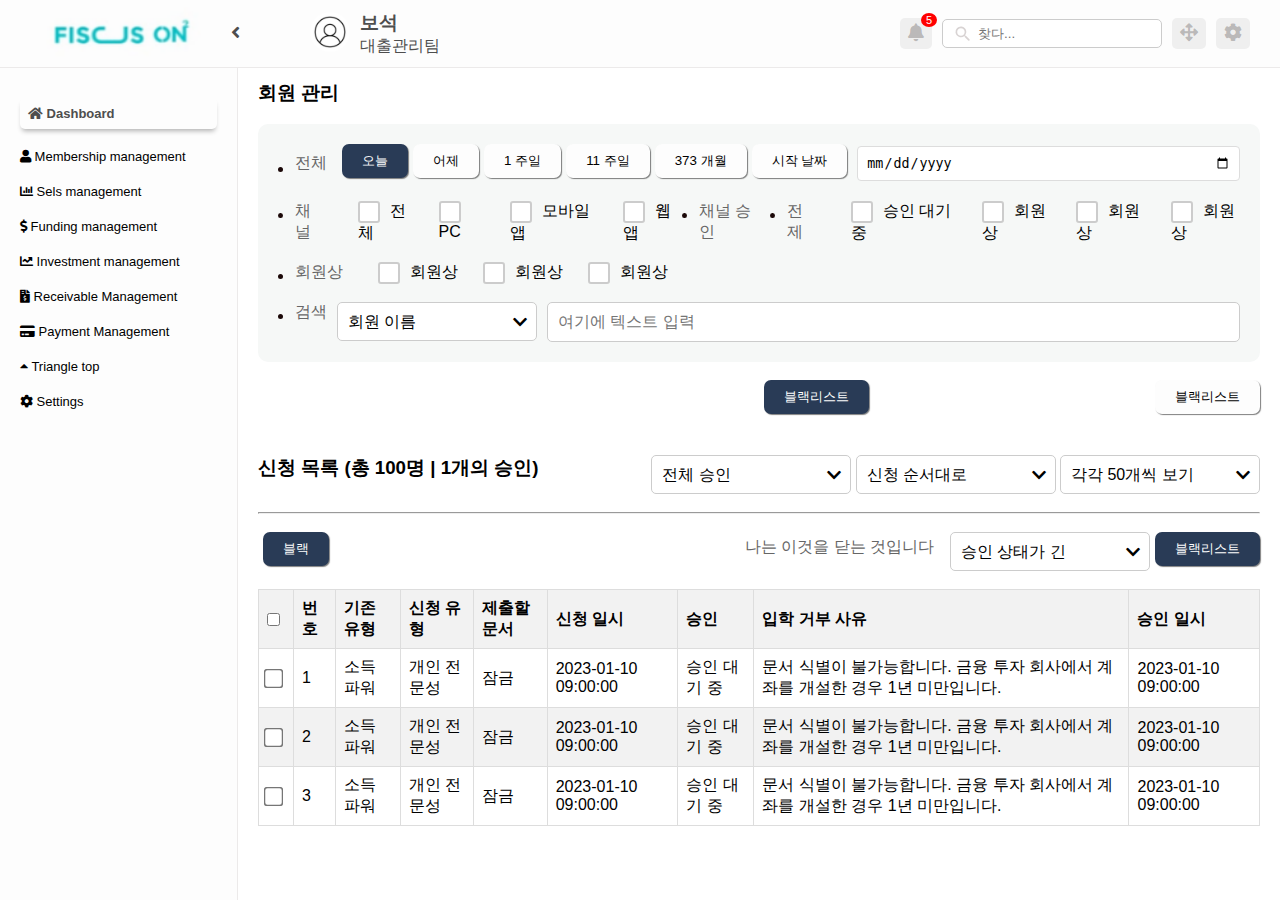
==== commit 6b661dc3: "korian language added" ====
--- a/index.html
+++ b/index.html
@@ -14,7 +14,7 @@
     <header>
         <div class="logo-container">
             <div class="logo">
-                <img width="100%" src="images/logo.png" alt="Dummy Logo" class="logo-img">
+                <a href="index.html"><img width="100%" src="images/logo.png" alt="Dummy Logo" class="logo-img"></a>
             </div>
             <button class="collapse-button" id="collapseButton"><i class="fas fa-angle-left"></i></button>
             
@@ -74,53 +74,53 @@
         <!-- Right portion content goes here -->
         <div class="right-content">
             <!-- Add Main content here -->
-            <h3>회원상</h3><br/>
+            <h3>회원 관리</h3><br/>
             <div class="category-lists">
                 <div class="first-row">
                     <div class="point"></div>
-                       <p style="margin-right:10px;"> 회원상</p>
-                        <button class="active button-radius"> 발급</button>
-                        <button class="button-radius">블랙리스트</button>
-                        <button class="button-radius">회원 탈퇴</button>
-                        <button class="button-radius"> 발급</button>
-                        <button class="button-radius">블랙리스트</button>
-                        <button class="button-radius">회원 탈퇴</button>
-                        <div class="date-input-container">
-                            <input type="date" class="date-input" placeholder="Select Date">
-                        </div>
-                </div>
-                
+                    <p style="margin-right:10px;"> 전체</p>
+                    <button class="active button-radius"> 오늘</button>
+                    <button class="button-radius">어제</button>
+                    <button class="button-radius">1 주일</button>
+                    <button class="button-radius"> 11 주일</button>
+                    <button class="button-radius">373 개월</button>
+                    <button class="button-radius">시작 날짜</button>
+                    <div class="date-input-container">
+                        <input type="date" class="date-input" placeholder="날짜 선택">
+                    </div>
+                </div>
+
                 <br/>
                 <div style="display: flex; justify-content:space-between;">
                     <div class="checkbox-row">
                         <div class="point"></div>
-                        <p style="margin-right:10px;"> 회원상</p>
+                        <p style="margin-right:10px;"> 채널</p>
                         <div>
                             <input type="checkbox" id="entity">
-                            <label for="entity">회원상</label>
+                            <label for="entity">전체</label>
                         </div>
                         <div>
                             <input type="checkbox" id="PC">
-                            <label for="PC">회원상</label>
+                            <label for="PC">PC</label>
+                        </div>
+                        <div>
+                            <input type="checkbox" id="mobile">
+                            <label for="mobile">모바일 앱</label>
                         </div>
                         <div>
                             <input type="checkbox" id="web">
-                            <label for="web">회원상</label>
-                        </div>
-                        <div>
-                            <input type="checkbox" id="mobile">
-                            <label for="mobile">회원상</label>
-                        </div>
-                    </div>
-                
+                            <label for="web">웹 앱</label>
+                        </div>
+                    </div>
+
                     <div class="checkbox-row">
                         <div class="point"></div>
-                        <p style="margin-right:10px;"> 회원상</p>
+                        <p style="margin-right:10px;"> 채널 승인</p>
                         <div class="point"></div>
-                        <p style="margin-right:10px;"> 회원상</p>
+                        <p style="margin-right:10px;"> 전제</p>
                         <div>
                             <input type="checkbox" id="entity-right">
-                            <label for="entity-right">회원상</label>
+                            <label for="entity-right">승인 대기 중</label>
                         </div>
                         <div>
                             <input type="checkbox" id="PC-right">
@@ -136,9 +136,9 @@
                         </div>
                     </div>
                 </div>
-                
-
-            <br/>
+
+
+                <br/>
                 <div class="checkbox-row">
                     <div class="point"></div>
                     <p style="margin-right:10px;"> 회원상</p>
@@ -155,24 +155,25 @@
                         <label for="web-third">회원상</label>
                     </div>
                 </div>
-            
+
 
                 <br/>
                 <div class="search-row">
                     <div class="point"></div>
-                    <p style="margin-right:10px;">회원상</p>
+                    <p style="margin-right:10px;">검색</p>
                     <div class="combo-box">
                         <select>
-                            <option value="option1">Option 1</option>
-                            <option value="option2">Option 2</option>
-                            <option value="option3">Option 3</option>
-                            <option value="option4">Option 4</option>
+                            <option value="option1">회원 이름</option>
+                            <option value="option2">옵션 2</option>
+                            <option value="option3">옵션 3</option>
+                            <option value="option4">옵션 4</option>
                         </select>
                         <i class="fa fa-chevron-down" aria-hidden="true"></i> <!-- Font Awesome dropdown icon -->
                     </div>
-                    <input type="text" placeholder="Enter value" class="full-cover-input">
-                </div>
-            </div>
+                    <input type="text" placeholder="여기에 텍스트 입력" class="full-cover-input">
+                </div>
+            </div>
+
             <br/>
             <div class="find-portion" style="display: flex; justify-content:space-between;">
                 <button class="active button-radius">블랙리스트</button>
@@ -181,30 +182,41 @@
             </div><br/><br/>
 
             <div class="find-download">
-                <h3>100 members waiting list</h3>
-            
+                <h3>신청 목록 (총 100명 | 1개의 승인)</h3>
+                
                 <div>
                     <div class="combo-box">
                         <select>
-                            <option value="option1">Option 1</option>
-                            <option value="option2">Option 2</option>
-                            <option value="option3">Option 3</option>
-                            <option value="option4">Option 4</option>
+                            <option>전체 승인</option>
+                            <option value="option1">옵션 1</option>
+                            <option value="option2">옵션 2</option>
+                            <option value="option3">옵션 3</option>
+                            <option value="option4">옵션 4</option>
                         </select>
                         <i class="fa fa-chevron-down" aria-hidden="true"></i> <!-- Font Awesome dropdown icon -->
                     </div>
                     <div class="combo-box">
                         <select>
-                            <option value="option1">Option 1</option>
-                            <option value="option2">Option 2</option>
-                            <option value="option3">Option 3</option>
-                            <option value="option4">Option 4</option>
+                            <option value="option1">신청 순서대로</option>
+                            <option value="option2">옵션 2</option>
+                            <option value="option3">옵션 3</option>
+                            <option value="option4">옵션 4</option>
                         </select>
                         <i class="fa fa-chevron-down" aria-hidden="true"></i> <!-- Font Awesome dropdown icon -->
                     </div>
-                    <button class="find-download-button button-radius">블랙리스트</button>
-                </div>
-            </div><br/>
+                    <div class="combo-box">
+                        <select>
+                            <option value="option1">각각 50개씩 보기</option>
+                            <option value="option2">옵션 2</option>
+                            <option value="option3">옵션 3</option>
+                            <option value="option4">옵션 4</option>
+                        </select>
+                        <i class="fa fa-chevron-down" aria-hidden="true"></i> <!-- Font Awesome dropdown icon -->
+                    </div>
+                    <!-- <button class="find-download-button button-radius">블랙리스트</button> -->
+                </div>
+            </div>
+            <br/>
             <hr/>
             <br/>
 
@@ -214,18 +226,19 @@
                     <button class="active button-radius">블랙</button>
                 </div>
                 <div class="action-download-options">
-                    <p class="action-text">100 members waiting list</p>                
-                        <div class="combo-box">
-                            <select>
-                                <option value="option1">Approval status is long</option>
-                                <option value="option2">Option 2</option>
-                                <option value="option3">Option 3</option>
-                                <option value="option4">Option 4</option>
-                            </select>
-                            <i class="fa fa-chevron-down" aria-hidden="true"></i> <!-- Font Awesome dropdown icon -->
-                        </div>
-                        <button class="active button-radius">블랙리스트</button>
-                </div>
+                    <p class="action-text">나는 이것을 닫는 것입니다</p>                
+                    <div class="combo-box">
+                        <select>
+                            <option value="option1">승인 상태가 긴</option>
+                            <option value="option2">옵션 2</option>
+                            <option value="option3">옵션 3</option>
+                            <option value="option4">옵션 4</option>
+                        </select>
+                        <i class="fa fa-chevron-down" aria-hidden="true"></i> <!-- Font Awesome dropdown icon -->
+                    </div>
+                    <button class="active button-radius">블랙리스트</button>
+                </div>
+                
             </div>
             <br/>
 
@@ -236,28 +249,53 @@
                         <thead>
                             <tr>
                                 <th><input type="checkbox" style="display:block;" name="checkbox"></th>
-                                <th>No</th>
-                                <th>Existing Type</th>
-                                <th>Application Type</th>
-                                <th>Document to be submitted</th>
-                                <th>Application date and time</th>
-                                <th>Approval</th>
-                                <th>Reasons for refusal of admission</th>
+                                <th>번호</th>
+                                <th>기존 유형</th>
+                                <th>신청 유형</th>
+                                <th>제출할 문서</th>
+                                <th>신청 일시</th>
+                                <th>승인</th>
+                                <th>입학 거부 사유</th>
+                                <th>승인 일시</th>
                             </tr>
                         </thead>
                         <tbody>
                             <tr>
                                 <td><input type="checkbox" style="display:block;" name="checkbox"></td>
                                 <td>1</td>
-                                <td>Data3</td>
-                                <td>Data4</td>
-                                <td>Data5</td>
-                                <td>Data6</td>
-                                <td>Data7</td>
-                                <td>Data8</td>
+                                <td>소득 파워</td>
+                                <td>개인 전문성</td>
+                                <td>잠금</td>
+                                <td>2023-01-10 09:00:00</td>
+                                <td>승인 대기 중</td>
+                                <td>문서 식별이 불가능합니다. 금융 투자 회사에서 계좌를 개설한 경우 1년 미만입니다.</td>
+                                <td>2023-01-10 09:00:00</td>
+                            </tr>   
+                            <tr>
+                                <td><input type="checkbox" style="display:block;" name="checkbox"></td>
+                                <td>2</td>
+                                <td>소득 파워</td>
+                                <td>개인 전문성</td>
+                                <td>잠금</td>
+                                <td>2023-01-10 09:00:00</td>
+                                <td>승인 대기 중</td>
+                                <td>문서 식별이 불가능합니다. 금융 투자 회사에서 계좌를 개설한 경우 1년 미만입니다.</td>
+                                <td>2023-01-10 09:00:00</td>
+                            </tr> 
+                            <tr>
+                                <td><input type="checkbox" style="display:block;" name="checkbox"></td>
+                                <td>3</td>
+                                <td>소득 파워</td>
+                                <td>개인 전문성</td>
+                                <td>잠금</td>
+                                <td>2023-01-10 09:00:00</td>
+                                <td>승인 대기 중</td>
+                                <td>문서 식별이 불가능합니다. 금융 투자 회사에서 계좌를 개설한 경우 1년 미만입니다.</td>
+                                <td>2023-01-10 09:00:00</td>
                             </tr>                        
                         </tbody>
                     </table>
+                    
                 </div>
             </div>
              <br/>
@@ -314,49 +352,51 @@
                         <div id="Tab1" class="tabcontent" style="display:block;">
                             <div class="tab-titles">
                                 <div class="tab-title-left">
-                                   <h3> Left menu here</h3>
+                                   <h3>프로필</h3>
                                 </div>
                                 <div class="tab-title-right">
-                                    <button class="tab-title-btn active">임시비밀번호 발급</button>
+                                    <button class="tab-title-btn active">임시 비밀번호 발급</button>
                                     <button class="tab-title-btn active">블랙리스트 등록</button>
                                     <button class="tab-title-btn active">회원 탈퇴</button>
                                 </div>
-                            </div><br/>
+                            </div>
+                            <br/>
                             <table>
                                 <tr>
-                                    <th  colspan="2">Attribute</th>
-                                    <td>Value</td>
-                                </tr>
-                                <tr>
-                                    <th rowspan="2">Attribute</th>
-                                    <th>Attribute</th>
-                                    <td>Value</td>
-                                </tr>
-                                <tr>
-                                    <th>Attribute</th>
-                                    <td>Value</td>
-                                </tr>
-
-                                <tr>
-                                    <th rowspan="2">Attribute</th>
-                                    <th>Attribute</th>
-                                    <td>Value</td>
-                                </tr>
-                                <tr>
-                                    <th>Attribute</th>
-                                    <td>Value</td>
-                                </tr>
-                                <tr>
-                                    <th  colspan="2">Attribute</th>
-                                    <td>Value</td>
-                                </tr>
-                                <tr>
-                                    <th  colspan="2">Attribute</th>
-                                    <td>Value</td>
+                                    <th colspan="2">플랩 번호</th>
+                                    <td>Abc 123</td>
+                                </tr>
+                                <tr>
+                                    <th rowspan="2">투자 회원</th>
+                                    <th>카테고리</th>
+                                    <td>일반 개인</td>
+                                </tr>
+                                <tr>
+                                    <th>GUID</th>
+                                    <td>password123</td>
+                                </tr>
+                            
+                                <tr>
+                                    <th rowspan="2">대출 회원</th>
+                                    <th>속성</th>
+                                    <td>값</td>
+                                </tr>
+                                <tr>
+                                    <th>폐쇄 유형 승인 여부</th>
+                                    <td>값</td>
+                                </tr>
+                                <tr>
+                                    <th colspan="2">홍민 상대</th>
+                                    <td>값</td>
+                                </tr>
+                                <tr>
+                                    <th colspan="2">속성</th>
+                                    <td>값</td>
                                 </tr>
                                
-                                <!-- Add more rows for additional profile details -->
+                                <!-- 추가 프로필 세부 정보를 위한 추가 행 추가 -->
                             </table>
+                            
                         </div>
 
                         <div id="Tab2" class="tabcontent">
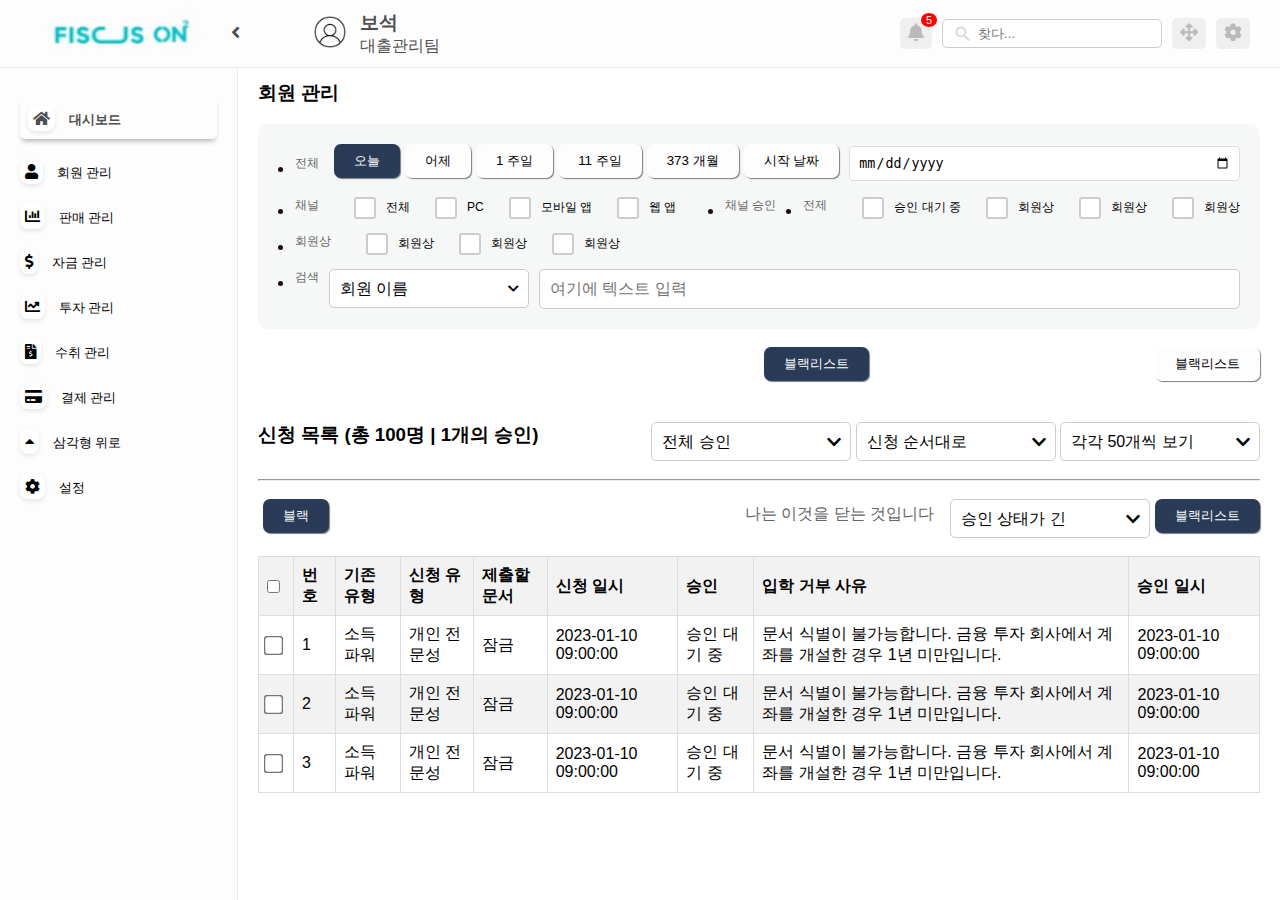
==== commit 8bef321e: "fix left menu design" ====
--- a/index.html
+++ b/index.html
@@ -55,20 +55,22 @@
     </header>
     
     <div class="left-menu">        
-        <ul>
-            <li class="active"><a href="index.html"><i class="fas fa-home"></i> Dashboard</a></li>
-            <li><a href="membership-management.html"><i class="fas fa-user"></i> Membership management</a></li>
-            <li><a href="#"><i class="fas fa-chart-bar"></i> Sels management</a></li>
-            <li><a href="#"><i class="fas fa-dollar-sign"></i> Funding management</a></li>
-            <li><a href="#"><i class="fas fa-chart-line"></i> Investment management</a></li>
-            <li><a href="#"><i class="fas fa-file-invoice-dollar"></i> Receivable Management</a></li>
-            <li><a href="#"><i class="fas fa-credit-card"></i> Payment Management</a></li>
-            <li><a href="#"><i class="fas fa-caret-up"></i> Triangle top</a></li>
-            <li><a href="#" class="openSettingModalBtn" onclick="openSettingModalBtn()"><i class="fas fa-cog"></i> Settings</a></li>
+        <ul class="menu-list">
+            <li class="active"><a href="index.html"><i class="fas fa-home custom-icon"></i> 대시보드</a></li>
+            <li><a href="membership-management.html"><i class="fas fa-user custom-icon"></i> 회원 관리</a></li>
+            <li><a href="#"><i class="fas fa-chart-bar custom-icon"></i> 판매 관리</a></li>
+            <li><a href="#"><i class="fas fa-dollar-sign custom-icon"></i> 자금 관리</a></li>
+            <li><a href="#"><i class="fas fa-chart-line custom-icon"></i> 투자 관리</a></li>
+            <li><a href="#"><i class="fas fa-file-invoice-dollar custom-icon"></i> 수취 관리</a></li>
+            <li><a href="#"><i class="fas fa-credit-card custom-icon"></i> 결제 관리</a></li>
+            <li><a href="#"><i class="fas fa-caret-up custom-icon"></i> 삼각형 위로</a></li>
+            <li><a href="#" class="openSettingModalBtn"><i class="fas fa-cog custom-icon"></i> 설정</a></li>
             <!-- Add more menu items as needed -->
         </ul>
+        
+        
     </div>
-    
+  
     
     <main>
         <!-- Right portion content goes here -->
--- a/styles.css
+++ b/styles.css
@@ -285,6 +285,7 @@
   background: #f6f8f7;
   padding: 20px;
   border-radius: 10px;
+  font-size:12px;
 }
 
 .first-row {
@@ -537,4 +538,14 @@
 .member-dashboard-h3{
   color: #0098fc;
   text-decoration: underline;
-}+}
+
+.custom-icon {
+  background-color: white;
+  box-shadow: 0px 2px 4px rgba(0, 0, 0, 0.1); /* Adjust shadow as needed */
+  border-radius: 8px; /* Adjust border radius as needed */
+  padding: 5px; /* Adjust padding as needed */
+  font-size:15px;
+  margin-right: 10px;
+}
+
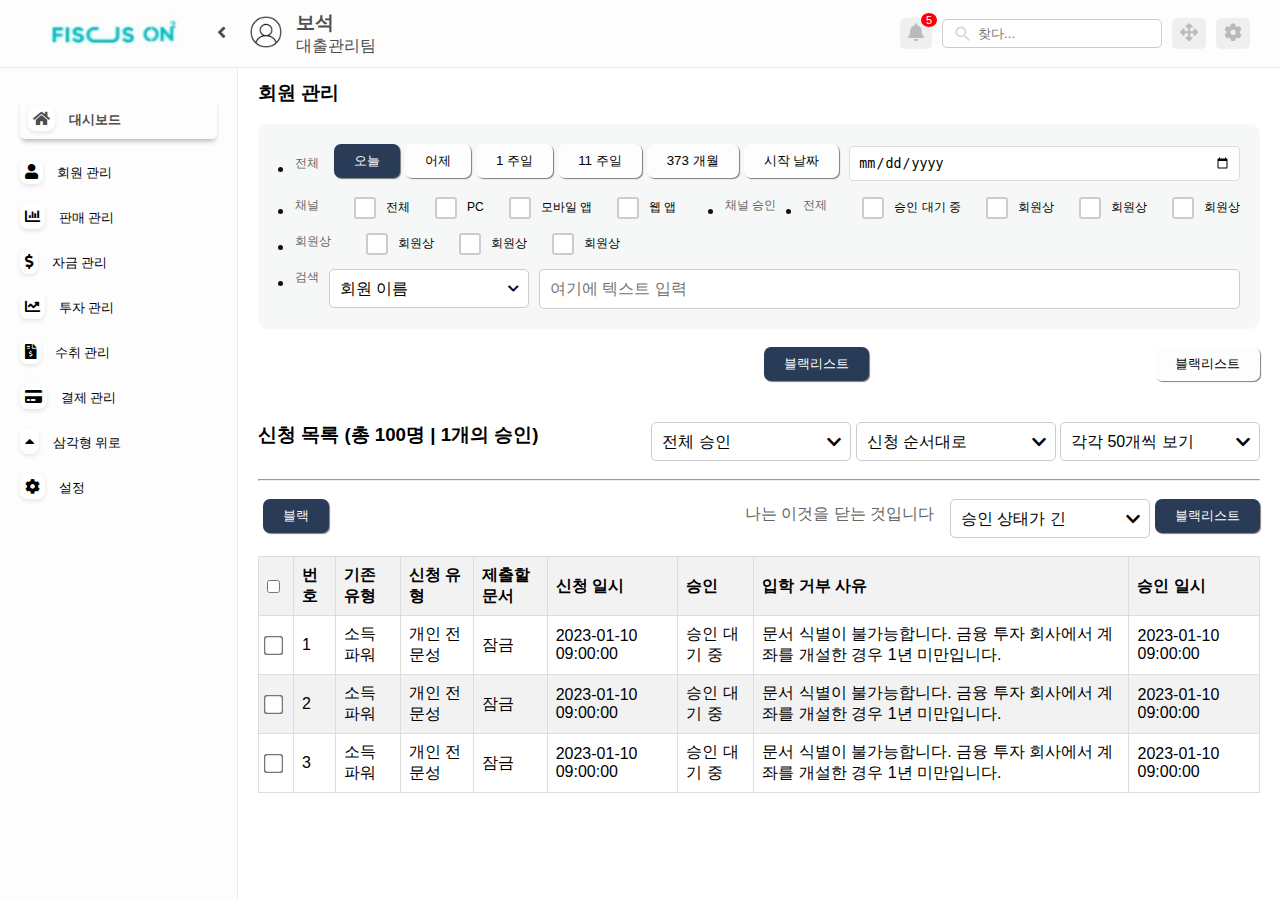
==== commit 8ebdadfd: "fix setting" ====
--- a/index.html
+++ b/index.html
@@ -64,7 +64,7 @@
             <li><a href="#"><i class="fas fa-file-invoice-dollar custom-icon"></i> 수취 관리</a></li>
             <li><a href="#"><i class="fas fa-credit-card custom-icon"></i> 결제 관리</a></li>
             <li><a href="#"><i class="fas fa-caret-up custom-icon"></i> 삼각형 위로</a></li>
-            <li><a href="#" class="openSettingModalBtn"><i class="fas fa-cog custom-icon"></i> 설정</a></li>
+            <li><a href="#" class="openSettingModalBtn" onclick="openSettingModalBtn()"><i class="fas fa-cog custom-icon"></i> 설정</a></li>
             <!-- Add more menu items as needed -->
         </ul>
         
--- a/styles.css
+++ b/styles.css
@@ -43,7 +43,7 @@
 .logo-container {
   display: flex;
   align-items: center;
-  width: 313px;
+  width: 277px;
   height: 45px;
 }
 
@@ -134,7 +134,6 @@
 
 .header-options-right {
   width: 100%;
-  margin-left: 50px;
   display: flex;
   align-items: center;
   justify-content: space-between;
